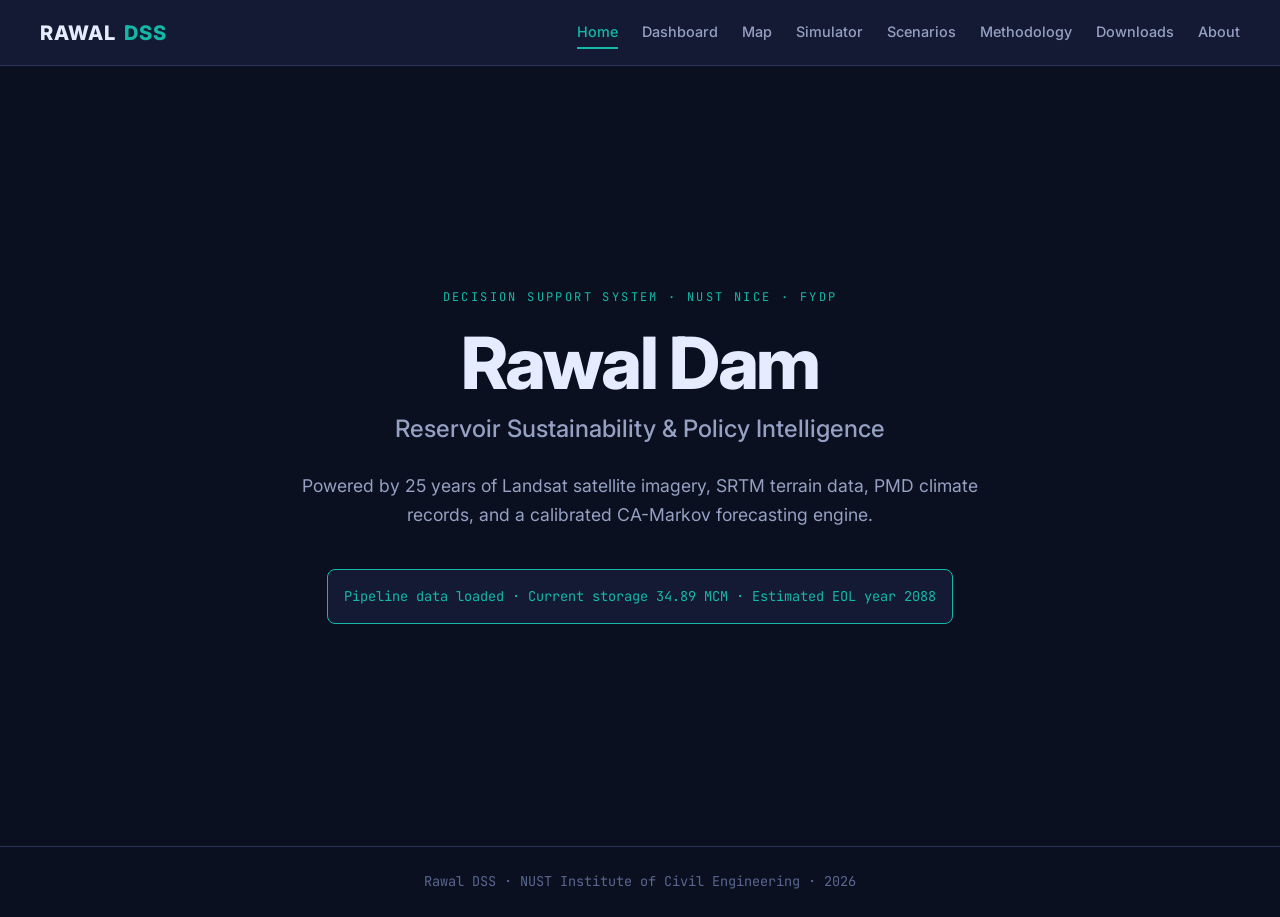
==== index.html @ 09ef8707 "Initial commit" ====
<!DOCTYPE html>
<html lang="en">
<head>
    <meta charset="UTF-8">
    <meta name="viewport" content="width=device-width, initial-scale=1.0">
    <title>Rawal DSS — Decision Support System for Reservoir Sustainability</title>
    <meta name="description" content="A data-driven decision support system for forecasting Rawal Dam sustainability and evaluating mitigation policies. NUST NICE Final Year Project.">

    <!-- Google Fonts -->
    <link rel="preconnect" href="https://fonts.googleapis.com">
    <link rel="preconnect" href="https://fonts.gstatic.com" crossorigin>
    <link href="https://fonts.googleapis.com/css2?family=Inter:wght@400;500;600;700;800&family=JetBrains+Mono:wght@400;500;700&display=swap" rel="stylesheet">

    <!-- Core stylesheet -->
    <link rel="stylesheet" href="assets/css/style.css">
</head>
<body>
    <header class="top-bar">
        <div class="brand">
            <span class="brand-mark">RAWAL</span>
            <span class="brand-dss">DSS</span>
        </div>
        <nav class="top-nav">
            <a href="index.html" class="nav-link active">Home</a>
            <a href="dashboard.html" class="nav-link">Dashboard</a>
            <a href="map.html" class="nav-link">Map</a>
            <a href="simulator.html" class="nav-link">Simulator</a>
            <a href="scenarios.html" class="nav-link">Scenarios</a>
            <a href="methodology.html" class="nav-link">Methodology</a>
            <a href="downloads.html" class="nav-link">Downloads</a>
            <a href="about.html" class="nav-link">About</a>
        </nav>
    </header>

    <main class="landing-main">
        <section class="hero">
            <div class="hero-content">
                <p class="hero-tag">DECISION SUPPORT SYSTEM · NUST NICE · FYDP</p>
                <h1 class="hero-title">Rawal Dam</h1>
                <h2 class="hero-subtitle">Reservoir Sustainability &amp; Policy Intelligence</h2>
                <p class="hero-body">
                    Powered by 25 years of Landsat satellite imagery, SRTM terrain data,
                    PMD climate records, and a calibrated CA-Markov forecasting engine.
                </p>
                <p class="hero-status" id="hero-status">Loading pipeline data...</p>
            </div>
        </section>
    </main>

    <footer class="site-footer">
        <span>Rawal DSS &middot; NUST Institute of Civil Engineering &middot; 2026</span>
    </footer>

    <!-- Data loader must load before any page script -->
    <script src="assets/js/data-loader.js"></script>
    <script src="assets/js/landing.js"></script>
</body>
</html>
---- assets/css/style.css ----
/* ============================================================
   RAWAL DSS — DESIGN SYSTEM
   ============================================================ */

:root {
    /* Color tokens */
    --bg-primary: #0b1020;
    --bg-secondary: #141a33;
    --bg-elevated: #1c2340;
    --border-color: #2a3358;
    --text-primary: #e6ecff;
    --text-secondary: #95a0c2;
    --text-muted: #5a6690;
    --accent-teal: #14b8a6;
    --accent-teal-hover: #0f9a8b;
    --accent-red: #e53935;
    --accent-blue: #1e88e5;
    --accent-orange: #fb8c00;
    --accent-green: #43a047;
    --accent-purple: #8e24aa;

    /* Typography */
    --font-sans: 'Inter', -apple-system, BlinkMacSystemFont, sans-serif;
    --font-mono: 'JetBrains Mono', 'Courier New', monospace;

    /* Spacing */
    --space-xs: 4px;
    --space-sm: 8px;
    --space-md: 16px;
    --space-lg: 24px;
    --space-xl: 40px;
    --space-2xl: 64px;
}

* {
    box-sizing: border-box;
    margin: 0;
    padding: 0;
}

html, body {
    height: 100%;
    background-color: var(--bg-primary);
    color: var(--text-primary);
    font-family: var(--font-sans);
    font-size: 16px;
    line-height: 1.6;
    -webkit-font-smoothing: antialiased;
}

/* ============================================================
   TOP BAR / NAVIGATION
   ============================================================ */

.top-bar {
    display: flex;
    align-items: center;
    justify-content: space-between;
    padding: var(--space-md) var(--space-xl);
    background-color: var(--bg-secondary);
    border-bottom: 1px solid var(--border-color);
    position: sticky;
    top: 0;
    z-index: 100;
}

.brand {
    display: flex;
    align-items: center;
    gap: var(--space-sm);
    font-weight: 800;
    font-size: 1.25rem;
    letter-spacing: 0.05em;
}

.brand-mark {
    color: var(--text-primary);
}

.brand-dss {
    color: var(--accent-teal);
}

.top-nav {
    display: flex;
    gap: var(--space-lg);
}

.nav-link {
    color: var(--text-secondary);
    text-decoration: none;
    font-size: 0.9rem;
    font-weight: 500;
    padding: var(--space-xs) 0;
    border-bottom: 2px solid transparent;
    transition: color 0.2s ease, border-color 0.2s ease;
}

.nav-link:hover {
    color: var(--text-primary);
}

.nav-link.active {
    color: var(--accent-teal);
    border-bottom-color: var(--accent-teal);
}

/* ============================================================
   LANDING PAGE (INDEX)
   ============================================================ */

.landing-main {
    min-height: calc(100vh - 120px);
    display: flex;
    align-items: center;
    justify-content: center;
    padding: var(--space-2xl) var(--space-xl);
}

.hero {
    max-width: 900px;
    text-align: center;
}

.hero-tag {
    font-family: var(--font-mono);
    font-size: 0.75rem;
    letter-spacing: 0.2em;
    color: var(--accent-teal);
    margin-bottom: var(--space-md);
}

.hero-title {
    font-size: 4.5rem;
    font-weight: 800;
    letter-spacing: -0.03em;
    line-height: 1.1;
    margin-bottom: var(--space-sm);
}

.hero-subtitle {
    font-size: 1.5rem;
    font-weight: 500;
    color: var(--text-secondary);
    margin-bottom: var(--space-lg);
}

.hero-body {
    font-size: 1.1rem;
    color: var(--text-secondary);
    max-width: 700px;
    margin: 0 auto var(--space-xl);
}

.hero-status {
    font-family: var(--font-mono);
    font-size: 0.85rem;
    color: var(--text-muted);
    padding: var(--space-md);
    background-color: var(--bg-secondary);
    border: 1px solid var(--border-color);
    border-radius: 8px;
    display: inline-block;
}

.hero-status.loaded {
    color: var(--accent-teal);
    border-color: var(--accent-teal);
}

.hero-status.error {
    color: var(--accent-red);
    border-color: var(--accent-red);
}

/* ============================================================
   PLACEHOLDER PAGES (for Phase 2)
   ============================================================ */

.placeholder-main {
    min-height: calc(100vh - 120px);
    display: flex;
    align-items: center;
    justify-content: center;
    padding: var(--space-xl);
}

.placeholder-card {
    background-color: var(--bg-secondary);
    border: 1px solid var(--border-color);
    border-radius: 12px;
    padding: var(--space-2xl);
    max-width: 600px;
    text-align: center;
}

.placeholder-card h1 {
    font-size: 2.5rem;
    margin-bottom: var(--space-md);
}

.placeholder-card p {
    color: var(--text-secondary);
    font-size: 1rem;
}

/* ============================================================
   FOOTER
   ============================================================ */

.site-footer {
    padding: var(--space-lg) var(--space-xl);
    border-top: 1px solid var(--border-color);
    text-align: center;
    color: var(--text-muted);
    font-size: 0.85rem;
    font-family: var(--font-mono);
}

/* ============================================================
   RESPONSIVE
   ============================================================ */

@media (max-width: 900px) {
    .top-bar {
        flex-direction: column;
        gap: var(--space-md);
        padding: var(--space-md);
    }
    .top-nav {
        flex-wrap: wrap;
        justify-content: center;
        gap: var(--space-md);
    }
    .hero-title {
        font-size: 3rem;
    }
    .hero-subtitle {
        font-size: 1.15rem;
    }
}
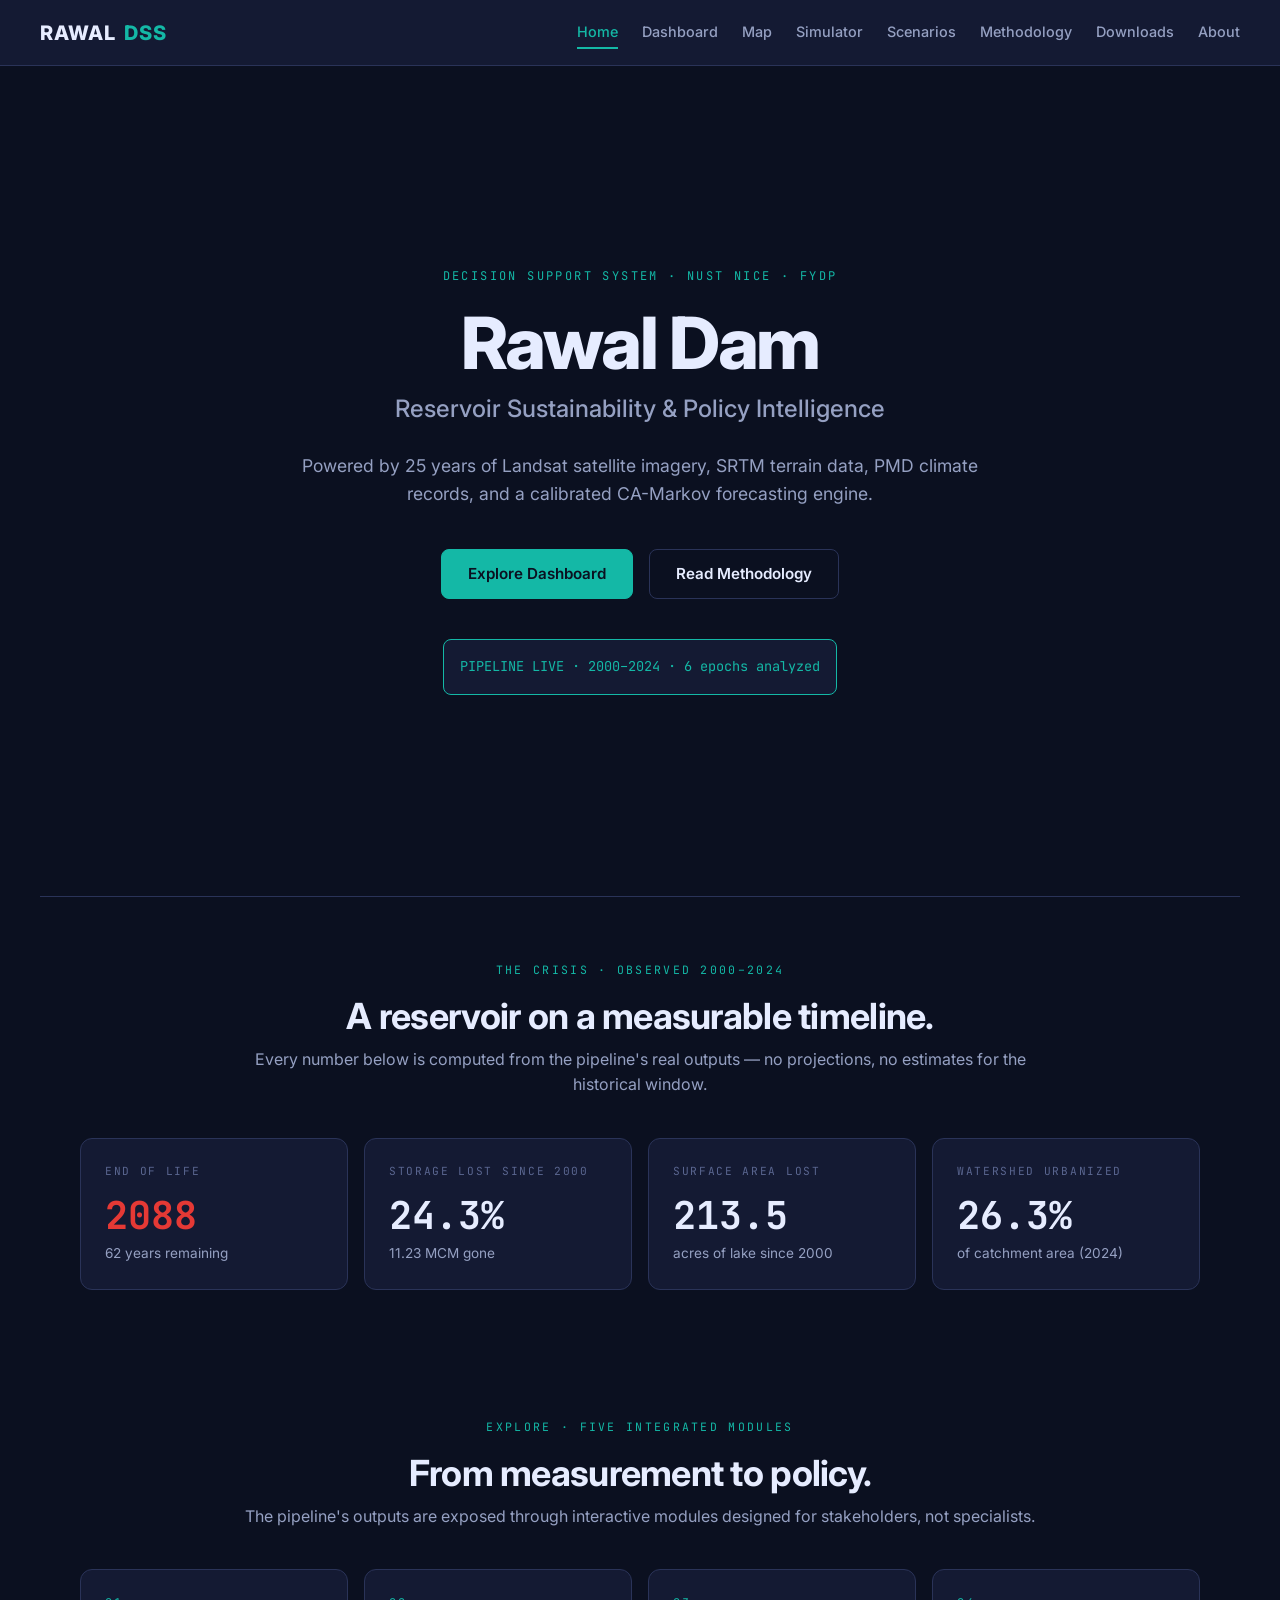
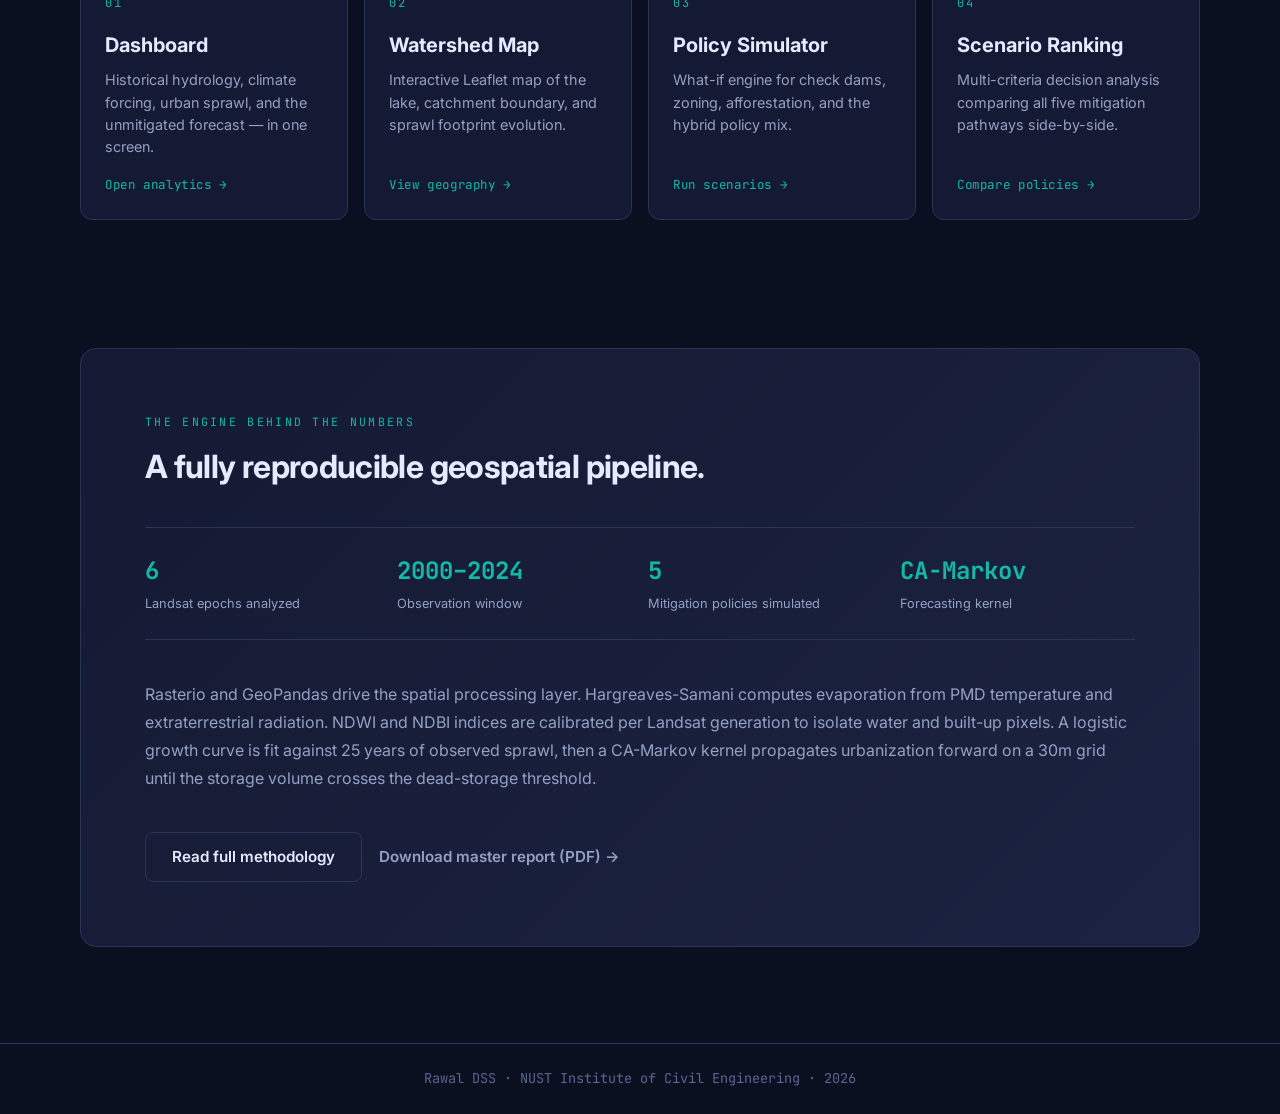
==== commit 68eaf81e: "Phase 4: Enhanced home page with crisis stats and module grid Rebuilt the landing page beyond the mi" ====
--- a/index.html
+++ b/index.html
@@ -33,6 +33,8 @@
     </header>
 
     <main class="landing-main">
+
+        <!-- ===== HERO ===== -->
         <section class="hero">
             <div class="hero-content">
                 <p class="hero-tag">DECISION SUPPORT SYSTEM · NUST NICE · FYDP</p>
@@ -42,9 +44,117 @@
                     Powered by 25 years of Landsat satellite imagery, SRTM terrain data,
                     PMD climate records, and a calibrated CA-Markov forecasting engine.
                 </p>
+                <div class="hero-cta">
+                    <a href="dashboard.html" class="btn btn-primary">Explore Dashboard</a>
+                    <a href="methodology.html" class="btn btn-secondary">Read Methodology</a>
+                </div>
                 <p class="hero-status" id="hero-status">Loading pipeline data...</p>
             </div>
         </section>
+
+        <!-- ===== CRISIS STATS ===== -->
+        <section class="crisis-section">
+            <div class="section-header">
+                <p class="section-tag">THE CRISIS · OBSERVED 2000–2024</p>
+                <h2 class="section-title">A reservoir on a measurable timeline.</h2>
+                <p class="section-sub">
+                    Every number below is computed from the pipeline's real outputs — no projections, no estimates for the historical window.
+                </p>
+            </div>
+            <div class="crisis-grid">
+                <div class="crisis-card crisis-red">
+                    <p class="crisis-label">End of Life</p>
+                    <div class="crisis-value" id="stat-eol-year">—</div>
+                    <p class="crisis-sub"><span id="stat-years-left">—</span> years remaining</p>
+                </div>
+                <div class="crisis-card">
+                    <p class="crisis-label">Storage Lost Since 2000</p>
+                    <div class="crisis-value"><span id="stat-storage-pct">—</span>%</div>
+                    <p class="crisis-sub"><span id="stat-storage-lost">—</span> MCM gone</p>
+                </div>
+                <div class="crisis-card">
+                    <p class="crisis-label">Surface Area Lost</p>
+                    <div class="crisis-value"><span id="stat-area-lost">—</span></div>
+                    <p class="crisis-sub">acres of lake since 2000</p>
+                </div>
+                <div class="crisis-card">
+                    <p class="crisis-label">Watershed Urbanized</p>
+                    <div class="crisis-value"><span id="stat-urban-pct">—</span>%</div>
+                    <p class="crisis-sub">of catchment area (2024)</p>
+                </div>
+            </div>
+        </section>
+
+        <!-- ===== MODULES GRID ===== -->
+        <section class="modules-section">
+            <div class="section-header">
+                <p class="section-tag">EXPLORE · FIVE INTEGRATED MODULES</p>
+                <h2 class="section-title">From measurement to policy.</h2>
+                <p class="section-sub">
+                    The pipeline's outputs are exposed through interactive modules designed for stakeholders, not specialists.
+                </p>
+            </div>
+            <div class="modules-grid">
+                <a href="dashboard.html" class="module-card">
+                    <div class="module-number">01</div>
+                    <h3 class="module-title">Dashboard</h3>
+                    <p class="module-body">Historical hydrology, climate forcing, urban sprawl, and the unmitigated forecast — in one screen.</p>
+                    <span class="module-cta">Open analytics →</span>
+                </a>
+                <a href="map.html" class="module-card">
+                    <div class="module-number">02</div>
+                    <h3 class="module-title">Watershed Map</h3>
+                    <p class="module-body">Interactive Leaflet map of the lake, catchment boundary, and sprawl footprint evolution.</p>
+                    <span class="module-cta">View geography →</span>
+                </a>
+                <a href="simulator.html" class="module-card">
+                    <div class="module-number">03</div>
+                    <h3 class="module-title">Policy Simulator</h3>
+                    <p class="module-body">What-if engine for check dams, zoning, afforestation, and the hybrid policy mix.</p>
+                    <span class="module-cta">Run scenarios →</span>
+                </a>
+                <a href="scenarios.html" class="module-card">
+                    <div class="module-number">04</div>
+                    <h3 class="module-title">Scenario Ranking</h3>
+                    <p class="module-body">Multi-criteria decision analysis comparing all five mitigation pathways side-by-side.</p>
+                    <span class="module-cta">Compare policies →</span>
+                </a>
+            </div>
+        </section>
+
+        <!-- ===== METHODOLOGY TEASER ===== -->
+        <section class="method-section">
+            <div class="method-card">
+                <p class="section-tag">THE ENGINE BEHIND THE NUMBERS</p>
+                <h2 class="method-title">A fully reproducible geospatial pipeline.</h2>
+                <div class="method-specs">
+                    <div class="method-spec">
+                        <span class="method-spec-num">6</span>
+                        <span class="method-spec-label">Landsat epochs analyzed</span>
+                    </div>
+                    <div class="method-spec">
+                        <span class="method-spec-num">2000–2024</span>
+                        <span class="method-spec-label">Observation window</span>
+                    </div>
+                    <div class="method-spec">
+                        <span class="method-spec-num">5</span>
+                        <span class="method-spec-label">Mitigation policies simulated</span>
+                    </div>
+                    <div class="method-spec">
+                        <span class="method-spec-num">CA-Markov</span>
+                        <span class="method-spec-label">Forecasting kernel</span>
+                    </div>
+                </div>
+                <p class="method-body">
+                    Rasterio and GeoPandas drive the spatial processing layer. Hargreaves-Samani computes evaporation from PMD temperature and extraterrestrial radiation. NDWI and NDBI indices are calibrated per Landsat generation to isolate water and built-up pixels. A logistic growth curve is fit against 25 years of observed sprawl, then a CA-Markov kernel propagates urbanization forward on a 30m grid until the storage volume crosses the dead-storage threshold.
+                </p>
+                <div class="method-cta">
+                    <a href="methodology.html" class="btn btn-secondary">Read full methodology</a>
+                    <a href="downloads.html" class="btn btn-ghost">Download master report (PDF) →</a>
+                </div>
+            </div>
+        </section>
+
     </main>
 
     <footer class="site-footer">
--- a/assets/css/style.css
+++ b/assets/css/style.css
@@ -238,4 +238,599 @@
     .hero-subtitle {
         font-size: 1.15rem;
     }
+}
+/* ============================================================
+   DASHBOARD LAYOUT (Phase 3)
+   ============================================================ */
+
+.dashboard-layout {
+    display: grid;
+    grid-template-columns: 260px 1fr;
+    min-height: calc(100vh - 120px);
+}
+
+/* ---------- SIDEBAR ---------- */
+
+.dashboard-sidebar {
+    background-color: var(--bg-secondary);
+    border-right: 1px solid var(--border-color);
+    padding: var(--space-lg) var(--space-md);
+    display: flex;
+    flex-direction: column;
+    justify-content: space-between;
+    position: sticky;
+    top: 65px;
+    height: calc(100vh - 65px);
+    overflow-y: auto;
+}
+
+.sidebar-section {
+    display: flex;
+    flex-direction: column;
+    gap: var(--space-xs);
+}
+
+.sidebar-label {
+    font-family: var(--font-mono);
+    font-size: 0.7rem;
+    letter-spacing: 0.15em;
+    color: var(--text-muted);
+    text-transform: uppercase;
+    padding: 0 var(--space-sm);
+    margin-bottom: var(--space-sm);
+}
+
+.tab-button {
+    display: flex;
+    align-items: center;
+    gap: var(--space-sm);
+    padding: var(--space-sm) var(--space-md);
+    background-color: transparent;
+    border: 1px solid transparent;
+    color: var(--text-secondary);
+    font-family: var(--font-sans);
+    font-size: 0.95rem;
+    font-weight: 500;
+    text-align: left;
+    cursor: pointer;
+    border-radius: 8px;
+    transition: all 0.15s ease;
+}
+
+.tab-button:hover {
+    background-color: var(--bg-elevated);
+    color: var(--text-primary);
+}
+
+.tab-button.active {
+    background-color: var(--bg-elevated);
+    color: var(--accent-teal);
+    border-color: var(--accent-teal);
+}
+
+.tab-icon {
+    font-size: 1.1rem;
+}
+
+.sidebar-status {
+    margin-top: var(--space-lg);
+}
+
+.status-pill {
+    font-family: var(--font-mono);
+    font-size: 0.75rem;
+    padding: var(--space-sm);
+    background-color: var(--bg-elevated);
+    border: 1px solid var(--border-color);
+    border-radius: 6px;
+    color: var(--text-muted);
+    text-align: center;
+}
+
+.status-pill.loaded {
+    color: var(--accent-teal);
+    border-color: var(--accent-teal);
+}
+
+.status-pill.error {
+    color: var(--accent-red);
+    border-color: var(--accent-red);
+}
+
+/* ---------- MAIN CONTENT ---------- */
+
+.dashboard-content {
+    padding: var(--space-xl);
+    overflow-x: hidden;
+}
+
+.tab-panel {
+    display: none;
+    animation: fadeIn 0.3s ease;
+}
+
+.tab-panel.active {
+    display: block;
+}
+
+@keyframes fadeIn {
+    from { opacity: 0; transform: translateY(8px); }
+    to { opacity: 1; transform: translateY(0); }
+}
+
+.panel-header {
+    margin-bottom: var(--space-xl);
+}
+
+.panel-header h1 {
+    font-size: 2.25rem;
+    font-weight: 700;
+    margin-bottom: var(--space-xs);
+}
+
+.panel-sub {
+    color: var(--text-secondary);
+    font-size: 1rem;
+}
+
+/* ---------- CHART CARDS ---------- */
+
+.chart-grid-2 {
+    display: grid;
+    grid-template-columns: 1fr 1fr;
+    gap: var(--space-lg);
+    margin-bottom: var(--space-lg);
+}
+
+.chart-card {
+    background-color: var(--bg-secondary);
+    border: 1px solid var(--border-color);
+    border-radius: 12px;
+    padding: var(--space-lg);
+    margin-bottom: var(--space-lg);
+}
+
+.chart-card h3 {
+    font-size: 1.05rem;
+    font-weight: 600;
+    margin-bottom: var(--space-md);
+    color: var(--text-primary);
+}
+
+.plot-container {
+    width: 100%;
+    height: 320px;
+}
+
+.plot-tall {
+    height: 460px;
+}
+
+/* ---------- STATS ROW ---------- */
+
+.stats-row {
+    display: grid;
+    grid-template-columns: repeat(4, 1fr);
+    gap: var(--space-md);
+    margin-top: var(--space-lg);
+}
+
+.stat-card {
+    background-color: var(--bg-secondary);
+    border: 1px solid var(--border-color);
+    border-radius: 10px;
+    padding: var(--space-lg);
+    text-align: center;
+}
+
+.stat-card .stat-value {
+    font-family: var(--font-mono);
+    font-size: 1.75rem;
+    font-weight: 700;
+    color: var(--accent-teal);
+    display: block;
+    margin-bottom: var(--space-xs);
+}
+
+.stat-card .stat-label {
+    font-size: 0.8rem;
+    color: var(--text-secondary);
+    text-transform: uppercase;
+    letter-spacing: 0.08em;
+}
+
+/* ---------- INSIGHT BOX ---------- */
+
+.insight-box {
+    background: linear-gradient(135deg, var(--bg-secondary), var(--bg-elevated));
+    border: 1px solid var(--accent-teal);
+    border-radius: 12px;
+    padding: var(--space-lg);
+    margin-top: var(--space-lg);
+    font-size: 0.95rem;
+    line-height: 1.7;
+}
+
+.insight-box strong {
+    color: var(--accent-teal);
+}
+
+/* ---------- SPATIAL GRID ---------- */
+
+.spatial-grid {
+    display: grid;
+    grid-template-columns: repeat(auto-fit, minmax(300px, 1fr));
+    gap: var(--space-lg);
+}
+
+.spatial-card {
+    background-color: var(--bg-secondary);
+    border: 1px solid var(--border-color);
+    border-radius: 12px;
+    overflow: hidden;
+    display: flex;
+    flex-direction: column;
+}
+
+.spatial-card img {
+    width: 100%;
+    height: auto;
+    display: block;
+}
+
+.spatial-card figcaption {
+    padding: var(--space-md);
+    font-size: 0.9rem;
+    font-weight: 500;
+    color: var(--text-primary);
+    background-color: var(--bg-elevated);
+    border-top: 1px solid var(--border-color);
+}
+
+/* ---------- RESPONSIVE ---------- */
+
+@media (max-width: 1024px) {
+    .dashboard-layout {
+        grid-template-columns: 1fr;
+    }
+    .dashboard-sidebar {
+        position: relative;
+        top: 0;
+        height: auto;
+        border-right: none;
+        border-bottom: 1px solid var(--border-color);
+    }
+    .chart-grid-2 {
+        grid-template-columns: 1fr;
+    }
+    .stats-row {
+        grid-template-columns: repeat(2, 1fr);
+    }
+}
+
+@media (max-width: 600px) {
+    .stats-row {
+        grid-template-columns: 1fr;
+    }
+    .dashboard-content {
+        padding: var(--space-md);
+    }
+}
+/* ============================================================
+   LANDING PAGE ENHANCED (Phase 4)
+   ============================================================ */
+
+/* Override old landing-main — sections now flow vertically */
+.landing-main {
+    display: block;
+    padding: 0;
+    min-height: auto;
+}
+
+/* Hero becomes viewport-height with flex centering */
+.hero {
+    max-width: 900px;
+    margin: 0 auto;
+    padding: var(--space-2xl) var(--space-xl);
+    text-align: center;
+    min-height: calc(100vh - 70px);
+    display: flex;
+    flex-direction: column;
+    align-items: center;
+    justify-content: center;
+}
+
+.hero-cta {
+    display: flex;
+    gap: var(--space-md);
+    justify-content: center;
+    margin: var(--space-lg) 0 var(--space-xl);
+    flex-wrap: wrap;
+}
+
+/* --- Button system --- */
+.btn {
+    display: inline-block;
+    padding: 12px 26px;
+    font-family: var(--font-sans);
+    font-size: 0.95rem;
+    font-weight: 600;
+    text-decoration: none;
+    border-radius: 8px;
+    border: 1px solid transparent;
+    cursor: pointer;
+    transition: all 0.2s ease;
+}
+
+.btn-primary {
+    background-color: var(--accent-teal);
+    color: var(--bg-primary);
+    border-color: var(--accent-teal);
+}
+.btn-primary:hover {
+    background-color: var(--accent-teal-hover);
+    border-color: var(--accent-teal-hover);
+    transform: translateY(-1px);
+}
+
+.btn-secondary {
+    background-color: transparent;
+    color: var(--text-primary);
+    border-color: var(--border-color);
+}
+.btn-secondary:hover {
+    border-color: var(--accent-teal);
+    color: var(--accent-teal);
+}
+
+.btn-ghost {
+    background-color: transparent;
+    color: var(--text-secondary);
+    border-color: transparent;
+    padding: 12px 0;
+}
+.btn-ghost:hover {
+    color: var(--accent-teal);
+}
+
+/* --- Section common --- */
+.section-header {
+    max-width: 800px;
+    margin: 0 auto var(--space-xl);
+    text-align: center;
+}
+
+.section-tag {
+    font-family: var(--font-mono);
+    font-size: 0.72rem;
+    letter-spacing: 0.2em;
+    color: var(--accent-teal);
+    margin-bottom: var(--space-md);
+}
+
+.section-title {
+    font-size: 2.25rem;
+    font-weight: 700;
+    letter-spacing: -0.02em;
+    margin-bottom: var(--space-sm);
+    line-height: 1.2;
+}
+
+.section-sub {
+    color: var(--text-secondary);
+    font-size: 1rem;
+}
+
+/* --- Crisis stats section --- */
+.crisis-section {
+    max-width: 1200px;
+    margin: 0 auto;
+    padding: var(--space-2xl) var(--space-xl);
+    border-top: 1px solid var(--border-color);
+}
+
+.crisis-grid {
+    display: grid;
+    grid-template-columns: repeat(4, 1fr);
+    gap: var(--space-md);
+}
+
+.crisis-card {
+    background-color: var(--bg-secondary);
+    border: 1px solid var(--border-color);
+    border-radius: 12px;
+    padding: var(--space-lg);
+    transition: border-color 0.2s ease, transform 0.2s ease;
+}
+.crisis-card:hover {
+    border-color: var(--text-muted);
+    transform: translateY(-2px);
+}
+
+.crisis-label {
+    font-family: var(--font-mono);
+    font-size: 0.7rem;
+    letter-spacing: 0.15em;
+    color: var(--text-muted);
+    text-transform: uppercase;
+    margin-bottom: var(--space-md);
+}
+
+.crisis-value {
+    font-family: var(--font-mono);
+    font-size: 2.4rem;
+    font-weight: 700;
+    line-height: 1;
+    color: var(--text-primary);
+    margin-bottom: var(--space-sm);
+}
+
+.crisis-card.crisis-red .crisis-value {
+    color: var(--accent-red);
+}
+
+.crisis-sub {
+    font-size: 0.85rem;
+    color: var(--text-secondary);
+}
+
+/* --- Modules grid section --- */
+.modules-section {
+    max-width: 1200px;
+    margin: 0 auto;
+    padding: var(--space-2xl) var(--space-xl);
+}
+
+.modules-grid {
+    display: grid;
+    grid-template-columns: repeat(4, 1fr);
+    gap: var(--space-md);
+}
+
+.module-card {
+    display: flex;
+    flex-direction: column;
+    background-color: var(--bg-secondary);
+    border: 1px solid var(--border-color);
+    border-radius: 12px;
+    padding: var(--space-lg);
+    text-decoration: none;
+    color: inherit;
+    transition: all 0.2s ease;
+    position: relative;
+    overflow: hidden;
+    min-height: 230px;
+}
+
+.module-card::before {
+    content: '';
+    position: absolute;
+    top: 0;
+    left: 0;
+    right: 0;
+    height: 2px;
+    background: linear-gradient(90deg, transparent, var(--accent-teal), transparent);
+    opacity: 0;
+    transition: opacity 0.3s ease;
+}
+
+.module-card:hover {
+    border-color: var(--accent-teal);
+    transform: translateY(-3px);
+}
+.module-card:hover::before { opacity: 1; }
+
+.module-number {
+    font-family: var(--font-mono);
+    font-size: 0.75rem;
+    color: var(--accent-teal);
+    letter-spacing: 0.15em;
+    margin-bottom: var(--space-md);
+}
+
+.module-title {
+    font-size: 1.25rem;
+    font-weight: 700;
+    margin-bottom: var(--space-sm);
+}
+
+.module-body {
+    color: var(--text-secondary);
+    font-size: 0.9rem;
+    line-height: 1.55;
+    flex-grow: 1;
+    margin-bottom: var(--space-md);
+}
+
+.module-cta {
+    font-family: var(--font-mono);
+    font-size: 0.78rem;
+    color: var(--accent-teal);
+    letter-spacing: 0.05em;
+}
+
+/* --- Methodology teaser --- */
+.method-section {
+    max-width: 1200px;
+    margin: 0 auto;
+    padding: var(--space-2xl) var(--space-xl) calc(var(--space-2xl) * 1.5);
+}
+
+.method-card {
+    background: linear-gradient(135deg, var(--bg-secondary), var(--bg-elevated));
+    border: 1px solid var(--border-color);
+    border-radius: 16px;
+    padding: var(--space-2xl);
+}
+
+.method-title {
+    font-size: 2rem;
+    font-weight: 700;
+    letter-spacing: -0.02em;
+    margin: var(--space-sm) 0 var(--space-xl);
+    line-height: 1.25;
+}
+
+.method-specs {
+    display: grid;
+    grid-template-columns: repeat(4, 1fr);
+    gap: var(--space-md);
+    margin-bottom: var(--space-xl);
+    padding: var(--space-lg) 0;
+    border-top: 1px solid var(--border-color);
+    border-bottom: 1px solid var(--border-color);
+}
+
+.method-spec {
+    display: flex;
+    flex-direction: column;
+    gap: var(--space-xs);
+}
+
+.method-spec-num {
+    font-family: var(--font-mono);
+    font-size: 1.5rem;
+    font-weight: 700;
+    color: var(--accent-teal);
+}
+
+.method-spec-label {
+    font-size: 0.8rem;
+    color: var(--text-secondary);
+}
+
+.method-body {
+    color: var(--text-secondary);
+    font-size: 1rem;
+    line-height: 1.75;
+    margin-bottom: var(--space-xl);
+}
+
+.method-cta {
+    display: flex;
+    gap: var(--space-md);
+    flex-wrap: wrap;
+    align-items: center;
+}
+
+/* --- Responsive --- */
+@media (max-width: 1024px) {
+    .crisis-grid,
+    .modules-grid,
+    .method-specs {
+        grid-template-columns: repeat(2, 1fr);
+    }
+}
+
+@media (max-width: 600px) {
+    .crisis-grid,
+    .modules-grid,
+    .method-specs {
+        grid-template-columns: 1fr;
+    }
+    .section-title { font-size: 1.75rem; }
+    .method-title { font-size: 1.5rem; }
+    .method-card { padding: var(--space-lg); }
+    .hero-cta { flex-direction: column; width: 100%; }
+    .btn { width: 100%; text-align: center; }
 }
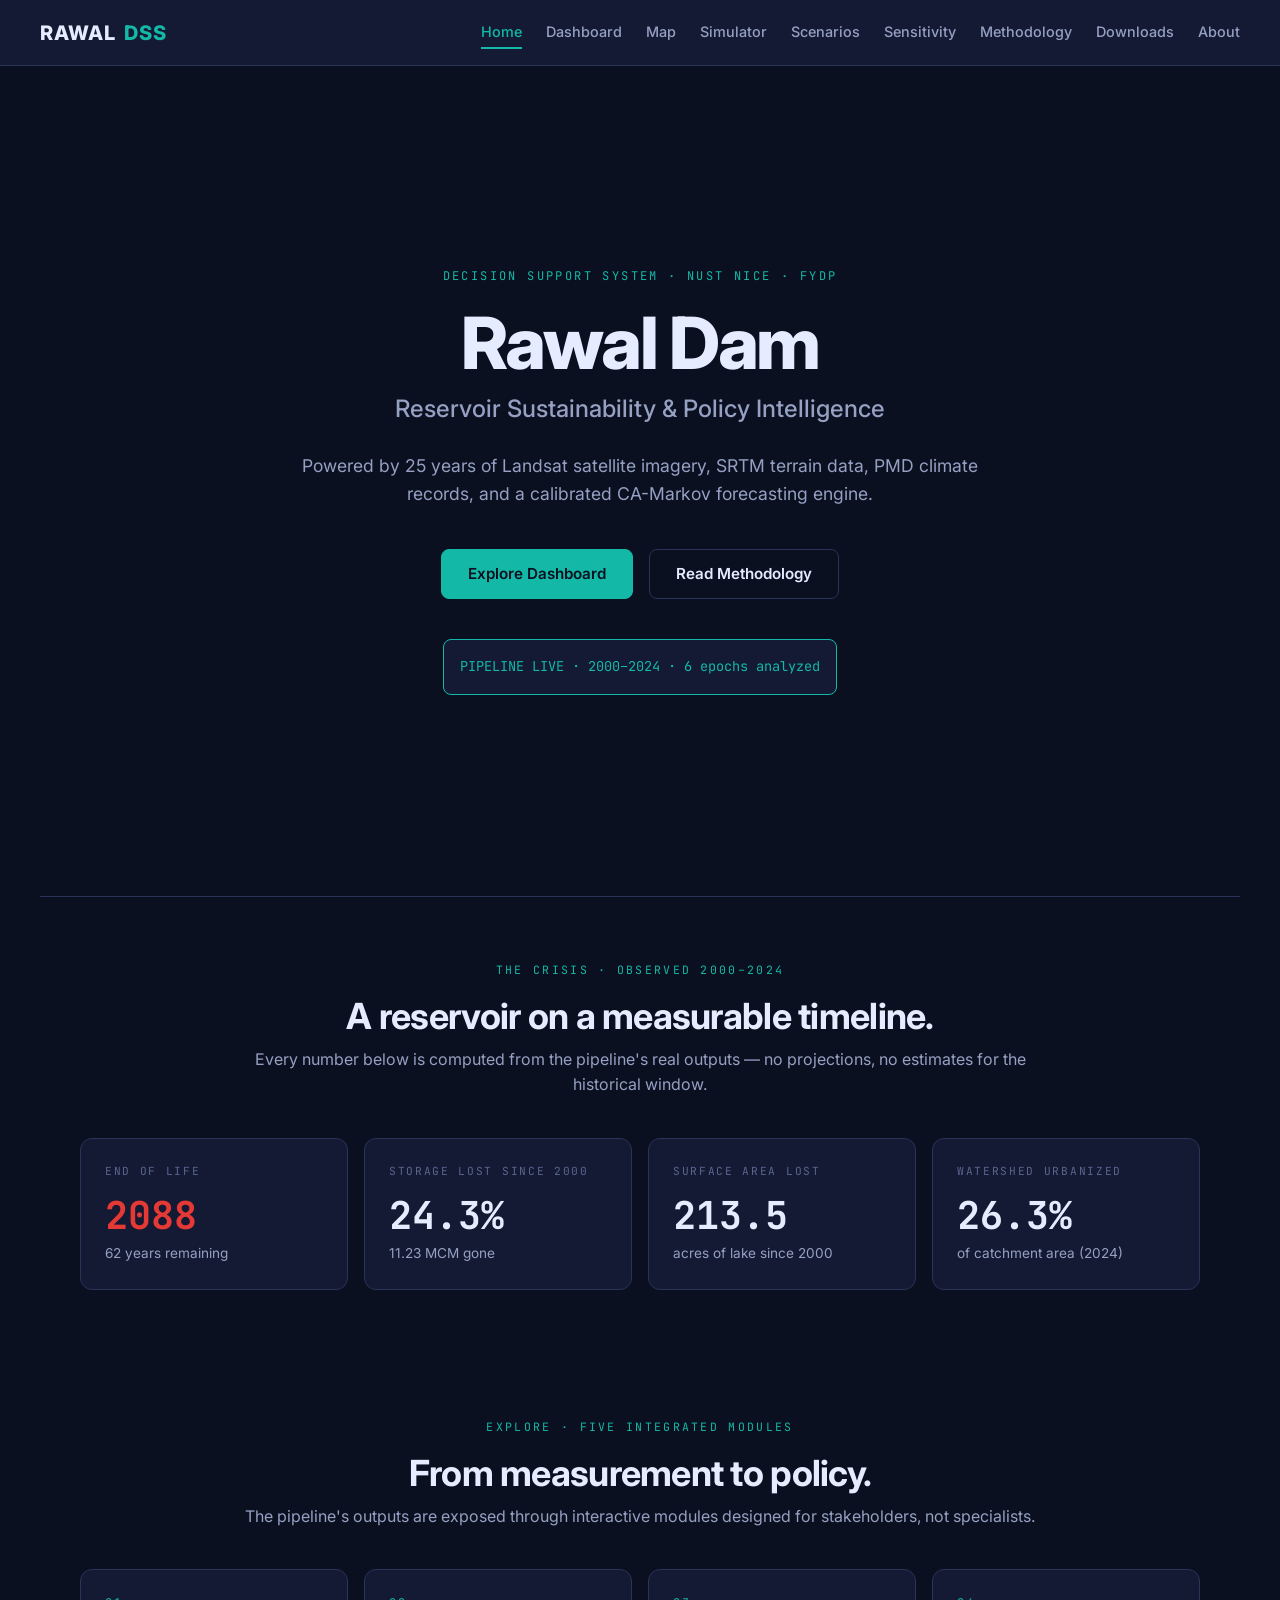
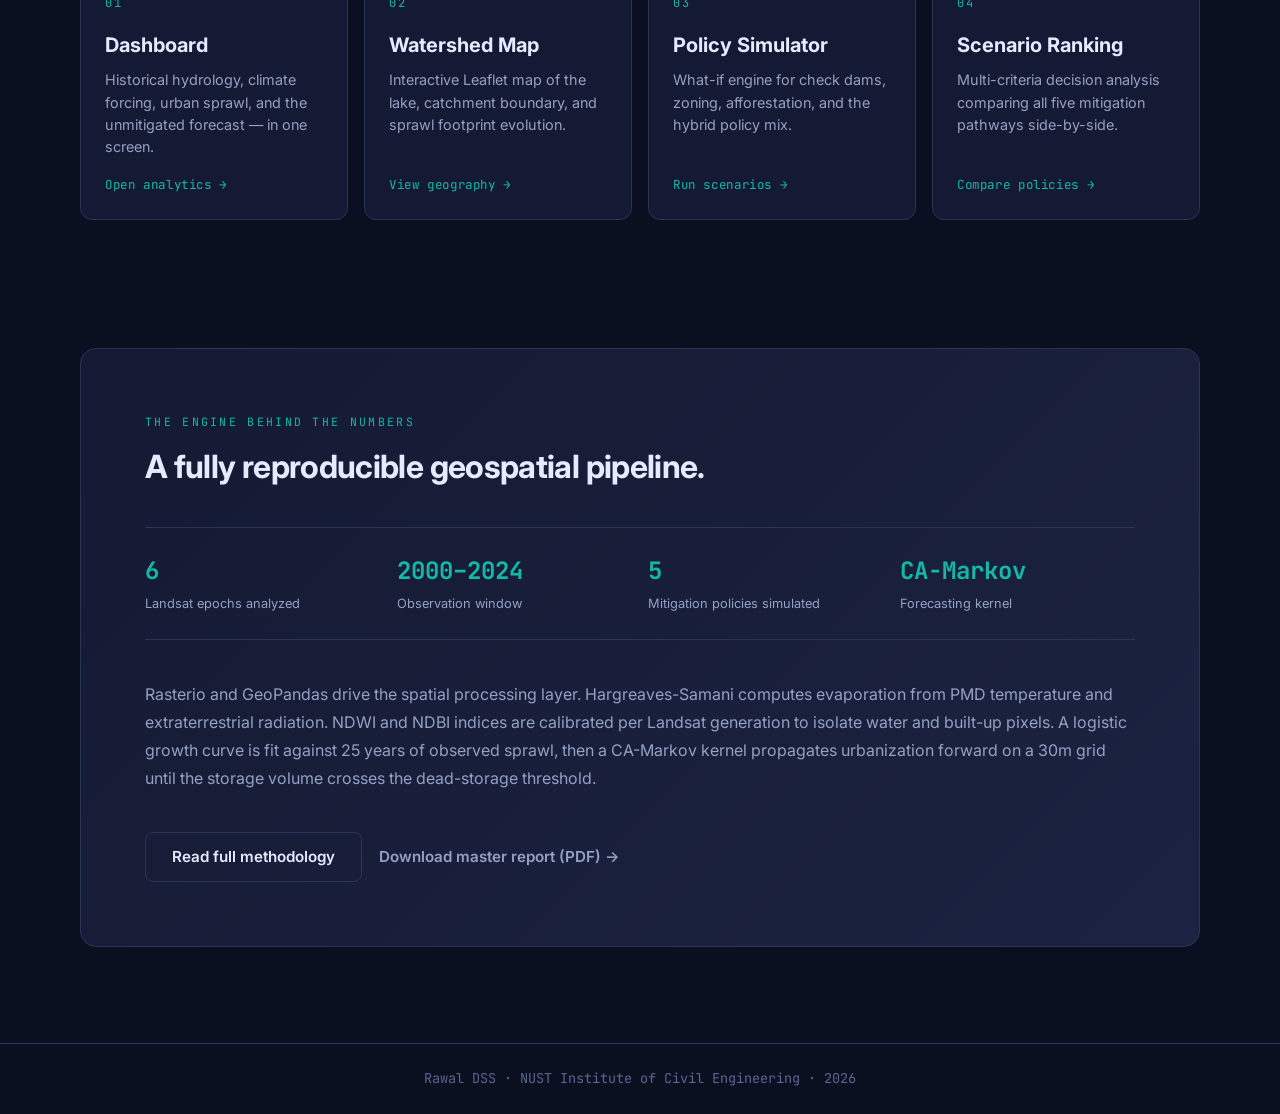
==== commit d1998b98: "Phase 12: Sensitivity analysis page with interactive tornado chart Adds a new Sensitivity page deliv" ====
--- a/index.html
+++ b/index.html
@@ -4,6 +4,31 @@
     <meta charset="UTF-8">
     <meta name="viewport" content="width=device-width, initial-scale=1.0">
     <title>Rawal DSS — Decision Support System for Reservoir Sustainability</title>
+
+    <!-- ===== Favicon & App Icons ===== -->
+    <link rel="icon" type="image/svg+xml" href="assets/icons/favicon.svg">
+    <link rel="icon" type="image/png" sizes="32x32" href="assets/icons/favicon-32.png">
+    <link rel="apple-touch-icon" sizes="180x180" href="assets/icons/apple-touch-icon.png">
+    <link rel="manifest" href="site.webmanifest">
+    <meta name="theme-color" content="#14b8a6">
+
+    <!-- ===== Open Graph (WhatsApp / LinkedIn / Slack / Email) ===== -->
+    <meta property="og:type" content="website">
+    <meta property="og:site_name" content="Rawal DSS">
+    <meta property="og:title" content="Rawal Dam DSS">
+    <meta property="og:description" content="A satellite-based Decision Support System quantifying Rawal Dam's storage collapse trajectory and testing five mitigation policies.">
+    <meta property="og:image" content="assets/icons/og-card.png">
+    <meta property="og:image:width" content="1200">
+    <meta property="og:image:height" content="630">
+    <meta property="og:image:alt" content="Rawal Dam Decision Support System — satellite-based reservoir sustainability analysis">
+
+    <!-- ===== Twitter Card ===== -->
+    <meta name="twitter:card" content="summary_large_image">
+    <meta name="twitter:title" content="Rawal Dam DSS">
+    <meta name="twitter:description" content="A satellite-based Decision Support System quantifying Rawal Dam's storage collapse trajectory and testing five mitigation policies.">
+    <meta name="twitter:image" content="assets/icons/og-card.png">
+
+
     <meta name="description" content="A data-driven decision support system for forecasting Rawal Dam sustainability and evaluating mitigation policies. NUST NICE Final Year Project.">
 
     <!-- Google Fonts -->
@@ -26,6 +51,7 @@
             <a href="map.html" class="nav-link">Map</a>
             <a href="simulator.html" class="nav-link">Simulator</a>
             <a href="scenarios.html" class="nav-link">Scenarios</a>
+            <a href="sensitivity.html" class="nav-link">Sensitivity</a>
             <a href="methodology.html" class="nav-link">Methodology</a>
             <a href="downloads.html" class="nav-link">Downloads</a>
             <a href="about.html" class="nav-link">About</a>
--- a/assets/css/style.css
+++ b/assets/css/style.css
@@ -833,4 +833,3383 @@
     .method-card { padding: var(--space-lg); }
     .hero-cta { flex-direction: column; width: 100%; }
     .btn { width: 100%; text-align: center; }
+}
+
+/* ============================================================
+   WATERSHED MAP PAGE (Phase 5, full version)
+   ============================================================ */
+
+.map-layout {
+    display: grid;
+    grid-template-columns: 340px 1fr;
+    height: calc(100vh - 65px);
+    overflow: hidden;
+}
+
+/* ---------- SIDEBAR ---------- */
+
+.map-sidebar {
+    background-color: var(--bg-secondary);
+    border-right: 1px solid var(--border-color);
+    padding: var(--space-lg);
+    overflow-y: auto;
+    display: flex;
+    flex-direction: column;
+    gap: var(--space-lg);
+}
+
+.map-sidebar-header h1 {
+    font-size: 1.5rem;
+    font-weight: 700;
+    margin-bottom: var(--space-sm);
+}
+
+.map-sidebar-sub {
+    color: var(--text-secondary);
+    font-size: 0.88rem;
+    line-height: 1.55;
+}
+
+.map-block {
+    display: flex;
+    flex-direction: column;
+    gap: var(--space-sm);
+    padding-top: var(--space-md);
+    border-top: 1px solid var(--border-color);
+}
+
+.map-block:first-of-type {
+    border-top: none;
+    padding-top: 0;
+}
+
+.map-block-label {
+    font-family: var(--font-mono);
+    font-size: 0.72rem;
+    letter-spacing: 0.18em;
+    text-transform: uppercase;
+    color: var(--text-muted);
+    margin-bottom: var(--space-xs);
+}
+
+.map-block-hint {
+    font-size: 0.82rem;
+    color: var(--text-secondary);
+    margin-bottom: var(--space-sm);
+}
+
+/* ---------- BASEMAP RADIOS ---------- */
+
+.basemap-options {
+    display: flex;
+    flex-direction: column;
+    gap: var(--space-sm);
+}
+
+.radio-row {
+    display: flex;
+    align-items: center;
+    gap: var(--space-sm);
+    color: var(--text-primary);
+    font-size: 0.9rem;
+    cursor: pointer;
+    padding: var(--space-xs) 0;
+}
+
+.radio-row input[type="radio"] {
+    accent-color: var(--accent-teal);
+    cursor: pointer;
+}
+
+/* ---------- BASE LAYER TOGGLES ---------- */
+
+.layer-list {
+    display: flex;
+    flex-direction: column;
+    gap: var(--space-xs);
+}
+
+.layer-row {
+    display: grid;
+    grid-template-columns: 18px 22px 1fr;
+    align-items: center;
+    gap: var(--space-sm);
+    padding: var(--space-xs) 0;
+    color: var(--text-primary);
+    font-size: 0.88rem;
+    cursor: pointer;
+}
+
+.layer-row input[type="checkbox"] {
+    accent-color: var(--accent-teal);
+    cursor: pointer;
+}
+
+.layer-swatch {
+    display: inline-block;
+    width: 18px;
+    height: 18px;
+    border-radius: 4px;
+    border: 1px solid var(--border-color);
+}
+
+.layer-name {
+    color: var(--text-secondary);
+}
+
+/* ---------- SCENARIO RADIOS ---------- */
+
+.scenario-options {
+    display: flex;
+    flex-direction: column;
+    gap: var(--space-xs);
+}
+
+.scenario-row {
+    display: grid;
+    grid-template-columns: 18px 14px 1fr;
+    align-items: center;
+    gap: var(--space-sm);
+    padding: var(--space-xs) 0;
+    color: var(--text-primary);
+    font-size: 0.88rem;
+    cursor: pointer;
+}
+
+.scenario-row input[type="radio"] {
+    accent-color: var(--accent-teal);
+    cursor: pointer;
+}
+
+.scenario-dot {
+    display: inline-block;
+    width: 14px;
+    height: 14px;
+    border-radius: 50%;
+}
+
+.scenario-name {
+    color: var(--text-secondary);
+}
+
+/* ---------- IMPACT CARD ---------- */
+
+.impact-card {
+    background: linear-gradient(135deg, var(--bg-elevated), var(--bg-secondary));
+    border: 1px solid var(--border-color);
+    border-radius: 10px;
+    padding: var(--space-md);
+    display: flex;
+    flex-direction: column;
+    gap: var(--space-sm);
+}
+
+.impact-name {
+    font-family: var(--font-mono);
+    font-size: 0.78rem;
+    letter-spacing: 0.12em;
+    text-transform: uppercase;
+    color: var(--accent-teal);
+}
+
+.impact-row {
+    display: grid;
+    grid-template-columns: 1fr 1fr;
+    gap: var(--space-sm);
+}
+
+.impact-cell {
+    display: flex;
+    flex-direction: column;
+    gap: 2px;
+    padding: var(--space-sm);
+    background-color: var(--bg-primary);
+    border: 1px solid var(--border-color);
+    border-radius: 6px;
+}
+
+.impact-cell-label {
+    font-family: var(--font-mono);
+    font-size: 0.65rem;
+    letter-spacing: 0.12em;
+    text-transform: uppercase;
+    color: var(--text-muted);
+}
+
+.impact-cell-value {
+    font-family: var(--font-mono);
+    font-size: 1.1rem;
+    font-weight: 700;
+    color: var(--text-primary);
+}
+
+.impact-cell-value.impact-gained {
+    color: var(--accent-teal);
+}
+
+.impact-desc {
+    font-size: 0.82rem;
+    color: var(--text-secondary);
+    line-height: 1.55;
+}
+
+/* ---------- MINI STATS ---------- */
+
+.mini-stats {
+    display: flex;
+    flex-direction: column;
+    gap: var(--space-sm);
+}
+
+.mini-stat {
+    display: flex;
+    flex-direction: column;
+    gap: 2px;
+    padding: var(--space-sm);
+    background-color: var(--bg-elevated);
+    border: 1px solid var(--border-color);
+    border-radius: 6px;
+}
+
+.mini-stat-label {
+    font-family: var(--font-mono);
+    font-size: 0.68rem;
+    letter-spacing: 0.1em;
+    text-transform: uppercase;
+    color: var(--text-muted);
+}
+
+.mini-stat-value {
+    font-family: var(--font-mono);
+    font-size: 1rem;
+    font-weight: 600;
+    color: var(--accent-teal);
+}
+
+/* ---------- NARRATIVE & STATUS ---------- */
+
+.map-narrative {
+    color: var(--text-secondary);
+    font-size: 0.85rem;
+    line-height: 1.65;
+}
+
+.map-status {
+    font-family: var(--font-mono);
+    font-size: 0.72rem;
+    color: var(--text-muted);
+    padding: var(--space-sm);
+    border: 1px solid var(--border-color);
+    border-radius: 6px;
+    margin-top: var(--space-sm);
+    text-align: center;
+}
+
+.map-status.loaded {
+    color: var(--accent-teal);
+    border-color: var(--accent-teal);
+}
+
+.map-status.error {
+    color: var(--accent-red);
+    border-color: var(--accent-red);
+}
+
+/* ---------- MAP CANVAS ---------- */
+
+.map-canvas {
+    width: 100%;
+    height: 100%;
+    background-color: var(--bg-primary);
+}
+
+.leaflet-container {
+    background: #0b1020;
+    font-family: var(--font-sans);
+}
+
+.leaflet-control-attribution {
+    background: rgba(20, 26, 51, 0.85) !important;
+    color: var(--text-muted) !important;
+    font-size: 10px !important;
+    padding: 2px 6px !important;
+}
+
+.leaflet-control-attribution a {
+    color: var(--accent-teal) !important;
+}
+
+.leaflet-control-zoom a {
+    background-color: var(--bg-secondary) !important;
+    color: var(--text-primary) !important;
+    border-color: var(--border-color) !important;
+}
+
+.leaflet-control-zoom a:hover {
+    background-color: var(--bg-elevated) !important;
+    color: var(--accent-teal) !important;
+}
+
+/* ---------- RESPONSIVE ---------- */
+
+@media (max-width: 1024px) {
+    .map-layout {
+        grid-template-columns: 1fr;
+        height: auto;
+        overflow: visible;
+    }
+    .map-sidebar {
+        border-right: none;
+        border-bottom: 1px solid var(--border-color);
+        max-height: none;
+    }
+    .map-canvas {
+        height: 70vh;
+    }
+}
+
+
+/* ============================================================
+   POLICY SIMULATOR PAGE (Phase 6)
+   ============================================================ */
+
+.sim-layout {
+    display: grid;
+    grid-template-columns: 380px 1fr;
+    min-height: calc(100vh - 65px);
+}
+
+/* ---------- LEFT SIDEBAR ---------- */
+.sim-sidebar {
+    background-color: var(--bg-secondary);
+    border-right: 1px solid var(--border-color);
+    padding: var(--space-lg);
+    overflow-y: auto;
+    display: flex;
+    flex-direction: column;
+    gap: var(--space-lg);
+}
+
+.sim-sidebar-header h1 {
+    font-size: 1.5rem;
+    font-weight: 700;
+    margin-bottom: var(--space-sm);
+}
+
+.sim-sidebar-sub {
+    color: var(--text-secondary);
+    font-size: 0.88rem;
+    line-height: 1.55;
+}
+
+.sim-block {
+    display: flex;
+    flex-direction: column;
+    gap: var(--space-xs);
+    padding-top: var(--space-md);
+    border-top: 1px solid var(--border-color);
+}
+
+.sim-block:first-of-type {
+    border-top: none;
+    padding-top: 0;
+}
+
+.sim-slider-header {
+    display: flex;
+    justify-content: space-between;
+    align-items: baseline;
+    margin-bottom: var(--space-xs);
+}
+
+.sim-slider-label {
+    font-family: var(--font-mono);
+    font-size: 0.72rem;
+    letter-spacing: 0.18em;
+    text-transform: uppercase;
+    color: var(--text-muted);
+}
+
+.sim-slider-value {
+    font-family: var(--font-mono);
+    font-size: 1rem;
+    font-weight: 700;
+    color: var(--accent-teal);
+}
+
+.sim-slider {
+    width: 100%;
+    -webkit-appearance: none;
+    appearance: none;
+    height: 6px;
+    background: var(--bg-elevated);
+    border-radius: 3px;
+    outline: none;
+    margin: var(--space-xs) 0;
+    cursor: pointer;
+}
+
+.sim-slider::-webkit-slider-thumb {
+    -webkit-appearance: none;
+    appearance: none;
+    width: 18px;
+    height: 18px;
+    border-radius: 50%;
+    background: var(--accent-teal);
+    border: 2px solid var(--bg-secondary);
+    box-shadow: 0 0 0 1px var(--accent-teal);
+    cursor: pointer;
+}
+
+.sim-slider::-moz-range-thumb {
+    width: 18px;
+    height: 18px;
+    border-radius: 50%;
+    background: var(--accent-teal);
+    border: 2px solid var(--bg-secondary);
+    box-shadow: 0 0 0 1px var(--accent-teal);
+    cursor: pointer;
+}
+
+.sim-slider-desc {
+    font-size: 0.78rem;
+    color: var(--text-secondary);
+    line-height: 1.5;
+    margin-top: var(--space-xs);
+}
+
+.sim-reset-btn, .sim-preset-btn {
+    width: 100%;
+    padding: var(--space-sm) var(--space-md);
+    background: var(--bg-elevated);
+    border: 1px solid var(--border-color);
+    border-radius: 6px;
+    color: var(--text-primary);
+    font-family: var(--font-sans);
+    font-size: 0.88rem;
+    font-weight: 600;
+    cursor: pointer;
+    transition: all 0.15s ease;
+}
+
+.sim-reset-btn {
+    margin-bottom: var(--space-sm);
+}
+
+.sim-reset-btn:hover {
+    border-color: var(--accent-teal);
+    color: var(--accent-teal);
+}
+
+.sim-preset-btn {
+    background: var(--accent-teal);
+    border-color: var(--accent-teal);
+    color: var(--bg-primary);
+}
+
+.sim-preset-btn:hover {
+    background: var(--accent-teal-hover, #0f9184);
+    border-color: var(--accent-teal-hover, #0f9184);
+}
+
+.sim-note {
+    background-color: var(--bg-elevated);
+    border: 1px solid var(--border-color);
+    border-radius: 6px;
+    padding: var(--space-md);
+    margin-top: var(--space-md);
+}
+
+.sim-note-title {
+    font-family: var(--font-mono);
+    font-size: 0.7rem;
+    letter-spacing: 0.15em;
+    text-transform: uppercase;
+    color: var(--accent-teal);
+    margin-bottom: var(--space-xs);
+}
+
+.sim-note-body {
+    font-size: 0.78rem;
+    color: var(--text-secondary);
+    line-height: 1.6;
+}
+
+/* ---------- RIGHT MAIN PANEL ---------- */
+.sim-main {
+    padding: var(--space-lg);
+    display: flex;
+    flex-direction: column;
+    gap: var(--space-lg);
+    overflow-y: auto;
+}
+
+.sim-headline {
+    background: linear-gradient(135deg, var(--bg-elevated), var(--bg-secondary));
+    border: 1px solid var(--border-color);
+    border-radius: 12px;
+    padding: var(--space-lg);
+    display: grid;
+    grid-template-columns: 1fr 2fr;
+    gap: var(--space-lg);
+    align-items: center;
+}
+
+.sim-headline-eol {
+    text-align: center;
+    border-right: 1px solid var(--border-color);
+    padding-right: var(--space-lg);
+}
+
+.sim-headline-label {
+    font-family: var(--font-mono);
+    font-size: 0.72rem;
+    letter-spacing: 0.18em;
+    text-transform: uppercase;
+    color: var(--text-muted);
+    margin-bottom: var(--space-sm);
+}
+
+.sim-headline-value {
+    font-family: var(--font-mono);
+    font-size: 4rem;
+    font-weight: 700;
+    color: var(--accent-teal);
+    line-height: 1;
+}
+
+.sim-headline-metrics {
+    display: flex;
+    flex-direction: column;
+    gap: var(--space-md);
+}
+
+.sim-metric {
+    display: flex;
+    justify-content: space-between;
+    align-items: baseline;
+    padding-bottom: var(--space-sm);
+    border-bottom: 1px solid var(--border-color);
+}
+
+.sim-metric:last-child {
+    border-bottom: none;
+}
+
+.sim-metric-label {
+    font-size: 0.85rem;
+    color: var(--text-secondary);
+}
+
+.sim-metric-value {
+    font-family: var(--font-mono);
+    font-size: 1.1rem;
+    font-weight: 700;
+    color: var(--text-primary);
+}
+
+.sim-metric-value.positive { color: var(--accent-teal); }
+.sim-metric-value.negative { color: var(--accent-red); }
+
+.sim-chart-wrap {
+    background-color: var(--bg-secondary);
+    border: 1px solid var(--border-color);
+    border-radius: 12px;
+    padding: var(--space-lg);
+}
+
+.sim-chart-header {
+    margin-bottom: var(--space-md);
+}
+
+.sim-chart-header h2 {
+    font-size: 1.15rem;
+    font-weight: 700;
+    margin-bottom: var(--space-xs);
+}
+
+.sim-chart-sub {
+    font-size: 0.82rem;
+    color: var(--text-secondary);
+}
+
+.sim-chart-container {
+    position: relative;
+    height: 380px;
+}
+
+.sim-comparison {
+    background-color: var(--bg-secondary);
+    border: 1px solid var(--border-color);
+    border-radius: 12px;
+    padding: var(--space-lg);
+}
+
+.sim-comparison h2 {
+    font-size: 1.15rem;
+    font-weight: 700;
+    margin-bottom: var(--space-md);
+}
+
+.sim-compare-strip {
+    display: grid;
+    grid-template-columns: repeat(6, 1fr);
+    gap: var(--space-sm);
+}
+
+.compare-card {
+    background-color: var(--bg-elevated);
+    border: 1px solid var(--border-color);
+    border-top: 3px solid var(--border-color);
+    border-radius: 6px;
+    padding: var(--space-md);
+    text-align: center;
+    transition: all 0.2s ease;
+}
+
+.compare-card.beaten {
+    opacity: 0.55;
+    filter: grayscale(0.3);
+}
+
+.compare-card.compare-custom {
+    border-top-color: var(--accent-teal);
+    background: linear-gradient(135deg, rgba(20,184,166,0.08), transparent);
+}
+
+.compare-id {
+    font-family: var(--font-mono);
+    font-size: 1.5rem;
+    font-weight: 700;
+    margin-bottom: var(--space-xs);
+}
+
+.compare-custom .compare-id {
+    color: var(--accent-teal);
+}
+
+.compare-name {
+    font-size: 0.7rem;
+    color: var(--text-muted);
+    text-transform: uppercase;
+    letter-spacing: 0.08em;
+    line-height: 1.3;
+    min-height: 2.4em;
+    margin-bottom: var(--space-xs);
+}
+
+.compare-eol {
+    font-family: var(--font-mono);
+    font-size: 1.2rem;
+    font-weight: 700;
+    color: var(--text-primary);
+}
+
+.compare-gained {
+    font-family: var(--font-mono);
+    font-size: 0.78rem;
+    color: var(--accent-teal);
+    margin-top: 2px;
+}
+
+/* ---------- RESPONSIVE ---------- */
+@media (max-width: 1024px) {
+    .sim-layout {
+        grid-template-columns: 1fr;
+    }
+    .sim-sidebar {
+        border-right: none;
+        border-bottom: 1px solid var(--border-color);
+        max-height: none;
+    }
+    .sim-headline {
+        grid-template-columns: 1fr;
+    }
+    .sim-headline-eol {
+        border-right: none;
+        border-bottom: 1px solid var(--border-color);
+        padding-right: 0;
+        padding-bottom: var(--space-md);
+    }
+    .sim-compare-strip {
+        grid-template-columns: repeat(3, 1fr);
+    }
+}
+
+@media (max-width: 600px) {
+    .sim-compare-strip {
+        grid-template-columns: repeat(2, 1fr);
+    }
+}
+
+/* ============================================================
+   SCENARIO RANKING PAGE (Phase 7)
+   ============================================================ */
+
+.scen-main {
+    max-width: 1400px;
+    margin: 0 auto;
+    padding: var(--space-xl);
+    display: flex;
+    flex-direction: column;
+    gap: var(--space-2xl);
+}
+
+.scen-header {
+    text-align: center;
+    padding-bottom: var(--space-lg);
+    border-bottom: 1px solid var(--border-color);
+}
+
+.scen-title {
+    font-size: 2.5rem;
+    font-weight: 800;
+    margin: var(--space-sm) 0;
+    letter-spacing: -0.02em;
+}
+
+.scen-sub {
+    color: var(--text-secondary);
+    font-size: 1.05rem;
+    max-width: 720px;
+    margin: 0 auto;
+    line-height: 1.6;
+}
+
+.scen-h2 {
+    font-size: 1.25rem;
+    font-weight: 700;
+    margin-bottom: var(--space-xs);
+}
+
+.scen-hint {
+    color: var(--text-secondary);
+    font-size: 0.88rem;
+    margin-bottom: var(--space-md);
+}
+
+/* ---------- RANKED WINNER STRIP ---------- */
+.scen-rank-grid {
+    display: grid;
+    grid-template-columns: repeat(5, 1fr);
+    gap: var(--space-md);
+}
+
+.rank-card {
+    background-color: var(--bg-secondary);
+    border: 1px solid var(--border-color);
+    border-top: 4px solid var(--border-color);
+    border-radius: 10px;
+    padding: var(--space-lg);
+    display: flex;
+    flex-direction: column;
+    gap: var(--space-xs);
+    position: relative;
+    transition: transform 0.2s ease, box-shadow 0.2s ease;
+}
+
+.rank-card.rank-1 {
+    transform: translateY(-4px);
+    box-shadow: 0 12px 40px -10px rgba(20, 184, 166, 0.35);
+    border-color: var(--accent-teal);
+}
+
+.rank-card.rank-1::after {
+    content: '★';
+    position: absolute;
+    top: 12px;
+    right: 14px;
+    color: var(--accent-teal);
+    font-size: 1.2rem;
+}
+
+.rank-badge {
+    font-family: var(--font-mono);
+    font-size: 0.72rem;
+    letter-spacing: 0.18em;
+    text-transform: uppercase;
+    color: var(--text-muted);
+}
+
+.rank-id {
+    font-family: var(--font-mono);
+    font-size: 2.25rem;
+    font-weight: 800;
+    line-height: 1;
+}
+
+.rank-name {
+    font-size: 0.85rem;
+    font-weight: 600;
+    color: var(--text-primary);
+    min-height: 2.4em;
+    line-height: 1.35;
+}
+
+.rank-sep {
+    height: 1px;
+    background: var(--border-color);
+    margin: var(--space-xs) 0;
+}
+
+.rank-metric,
+.rank-score {
+    display: flex;
+    justify-content: space-between;
+    align-items: baseline;
+    font-size: 0.82rem;
+}
+
+.rank-metric span,
+.rank-score span {
+    color: var(--text-muted);
+    font-family: var(--font-mono);
+    font-size: 0.68rem;
+    text-transform: uppercase;
+    letter-spacing: 0.1em;
+}
+
+.rank-metric strong,
+.rank-score strong {
+    font-family: var(--font-mono);
+    font-weight: 700;
+    color: var(--text-primary);
+}
+
+.rank-score {
+    margin-top: var(--space-xs);
+    padding-top: var(--space-xs);
+    border-top: 1px dashed var(--border-color);
+}
+
+.rank-score strong {
+    color: var(--accent-teal);
+}
+
+/* ---------- MCDA SECTION ---------- */
+.scen-mcda {
+    display: grid;
+    grid-template-columns: 380px 1fr;
+    gap: var(--space-lg);
+    align-items: stretch;
+}
+
+.scen-weights,
+.scen-table-wrap {
+    background-color: var(--bg-secondary);
+    border: 1px solid var(--border-color);
+    border-radius: 12px;
+    padding: var(--space-lg);
+}
+
+.weight-block {
+    margin-bottom: var(--space-md);
+}
+
+.weight-header {
+    display: flex;
+    justify-content: space-between;
+    align-items: baseline;
+    margin-bottom: var(--space-xs);
+}
+
+.weight-label {
+    font-size: 0.82rem;
+    color: var(--text-primary);
+}
+
+.weight-value {
+    font-family: var(--font-mono);
+    font-size: 0.95rem;
+    font-weight: 700;
+    color: var(--accent-teal);
+}
+
+.weight-slider {
+    width: 100%;
+    -webkit-appearance: none;
+    appearance: none;
+    height: 5px;
+    background: var(--bg-elevated);
+    border-radius: 3px;
+    outline: none;
+    cursor: pointer;
+}
+
+.weight-slider::-webkit-slider-thumb {
+    -webkit-appearance: none;
+    appearance: none;
+    width: 16px;
+    height: 16px;
+    border-radius: 50%;
+    background: var(--accent-teal);
+    cursor: pointer;
+}
+
+.weight-slider::-moz-range-thumb {
+    width: 16px;
+    height: 16px;
+    border-radius: 50%;
+    background: var(--accent-teal);
+    cursor: pointer;
+    border: none;
+}
+
+.scen-reset-btn {
+    width: 100%;
+    padding: var(--space-sm) var(--space-md);
+    background: var(--bg-elevated);
+    border: 1px solid var(--border-color);
+    border-radius: 6px;
+    color: var(--text-primary);
+    font-size: 0.85rem;
+    cursor: pointer;
+    margin-top: var(--space-md);
+    transition: all 0.15s ease;
+}
+
+.scen-reset-btn:hover {
+    border-color: var(--accent-teal);
+    color: var(--accent-teal);
+}
+
+.scen-disclaimer {
+    margin-top: var(--space-md);
+    padding: var(--space-md);
+    background: var(--bg-elevated);
+    border: 1px solid var(--border-color);
+    border-radius: 6px;
+    font-size: 0.78rem;
+    color: var(--text-secondary);
+    line-height: 1.55;
+}
+
+.scen-disclaimer strong {
+    color: var(--text-primary);
+}
+
+.scen-table-scroll {
+    overflow-x: auto;
+}
+
+.scen-table {
+    width: 100%;
+    border-collapse: collapse;
+    font-size: 0.88rem;
+}
+
+.scen-table thead th {
+    text-align: left;
+    padding: var(--space-sm) var(--space-md);
+    font-family: var(--font-mono);
+    font-size: 0.7rem;
+    text-transform: uppercase;
+    letter-spacing: 0.12em;
+    color: var(--text-muted);
+    border-bottom: 2px solid var(--border-color);
+}
+
+.scen-table thead th.scen-total-col {
+    color: var(--accent-teal);
+    text-align: right;
+}
+
+.scen-table tbody td {
+    padding: var(--space-sm) var(--space-md);
+    border-bottom: 1px solid var(--border-color);
+    font-family: var(--font-mono);
+    font-size: 0.92rem;
+    color: var(--text-primary);
+}
+
+.scen-table tbody tr:first-child td {
+    background: linear-gradient(90deg, rgba(20,184,166,0.08), transparent);
+}
+
+.mcda-scen {
+    display: flex;
+    align-items: center;
+    gap: var(--space-sm);
+    font-family: var(--font-sans) !important;
+    font-weight: 600;
+}
+
+.mcda-dot {
+    display: inline-block;
+    width: 10px;
+    height: 10px;
+    border-radius: 50%;
+}
+
+.mcda-total {
+    text-align: right;
+    font-weight: 700;
+    color: var(--accent-teal);
+    font-size: 1rem;
+}
+
+/* ---------- CHART SECTION ---------- */
+.scen-chart-section {
+    background-color: var(--bg-secondary);
+    border: 1px solid var(--border-color);
+    border-radius: 12px;
+    padding: var(--space-lg);
+}
+
+.scen-chart-header-row {
+    display: flex;
+    justify-content: space-between;
+    align-items: flex-start;
+    gap: var(--space-md);
+    margin-bottom: var(--space-md);
+    flex-wrap: wrap;
+}
+
+.scen-chart-toggles {
+    display: flex;
+    gap: var(--space-sm);
+    flex-wrap: wrap;
+}
+
+.chart-toggle {
+    display: flex;
+    align-items: center;
+    gap: 6px;
+    padding: 6px 10px;
+    background: var(--bg-elevated);
+    border: 1px solid var(--border-color);
+    border-radius: 6px;
+    cursor: pointer;
+    font-size: 0.82rem;
+    color: var(--text-secondary);
+    transition: all 0.15s ease;
+}
+
+.chart-toggle:hover {
+    border-color: var(--accent-teal);
+    color: var(--text-primary);
+}
+
+.chart-toggle input[type="checkbox"] {
+    accent-color: var(--accent-teal);
+    cursor: pointer;
+}
+
+.chart-toggle-dot {
+    display: inline-block;
+    width: 12px;
+    height: 12px;
+    border-radius: 50%;
+}
+
+.chart-toggle-name {
+    font-family: var(--font-mono);
+    font-weight: 700;
+    color: var(--text-primary);
+}
+
+.scen-chart-container {
+    position: relative;
+    height: 440px;
+}
+
+/* ---------- RECOMMENDATION PANEL ---------- */
+.scen-recommendation {
+    background: linear-gradient(135deg, var(--bg-elevated), var(--bg-secondary));
+    border: 1px solid var(--border-color);
+    border-radius: 12px;
+    padding: var(--space-lg);
+}
+
+.reco-split {
+    display: grid;
+    grid-template-columns: 1fr 1.5fr;
+    gap: var(--space-lg);
+    margin-top: var(--space-md);
+}
+
+.reco-neutral,
+.reco-explicit {
+    background-color: var(--bg-secondary);
+    border: 1px solid var(--border-color);
+    border-radius: 8px;
+    padding: var(--space-lg);
+}
+
+.reco-label {
+    font-family: var(--font-mono);
+    font-size: 0.72rem;
+    letter-spacing: 0.18em;
+    text-transform: uppercase;
+    color: var(--text-muted);
+    margin-bottom: var(--space-sm);
+}
+
+.reco-rank {
+    font-family: var(--font-mono);
+    font-size: 2.5rem;
+    font-weight: 800;
+    line-height: 1;
+    margin-bottom: var(--space-xs);
+}
+
+.reco-name {
+    font-size: 1rem;
+    font-weight: 600;
+    margin-bottom: var(--space-md);
+}
+
+.reco-metrics {
+    display: flex;
+    flex-direction: column;
+    gap: var(--space-sm);
+}
+
+.reco-metric {
+    display: flex;
+    justify-content: space-between;
+    align-items: baseline;
+    padding: var(--space-xs) 0;
+    border-bottom: 1px dashed var(--border-color);
+}
+
+.reco-metric:last-child {
+    border-bottom: none;
+}
+
+.reco-metric span {
+    font-size: 0.8rem;
+    color: var(--text-muted);
+}
+
+.reco-metric strong {
+    font-family: var(--font-mono);
+    font-weight: 700;
+    color: var(--accent-teal);
+}
+
+.reco-text {
+    font-size: 0.95rem;
+    line-height: 1.7;
+    color: var(--text-primary);
+}
+
+.reco-text strong {
+    color: var(--accent-teal);
+}
+
+/* ---------- DETAIL CARDS ---------- */
+.scen-cards-grid {
+    display: grid;
+    grid-template-columns: repeat(auto-fit, minmax(280px, 1fr));
+    gap: var(--space-md);
+}
+
+.detail-card {
+    background-color: var(--bg-secondary);
+    border: 1px solid var(--border-color);
+    border-top: 3px solid var(--border-color);
+    border-radius: 10px;
+    padding: var(--space-lg);
+    display: flex;
+    flex-direction: column;
+    gap: var(--space-sm);
+}
+
+.detail-head {
+    display: flex;
+    align-items: baseline;
+    gap: var(--space-md);
+    margin-bottom: var(--space-xs);
+}
+
+.detail-id {
+    font-family: var(--font-mono);
+    font-size: 2rem;
+    font-weight: 800;
+    line-height: 1;
+}
+
+.detail-head h3 {
+    font-size: 1rem;
+    font-weight: 700;
+}
+
+.detail-desc {
+    font-size: 0.85rem;
+    color: var(--text-secondary);
+    line-height: 1.55;
+    font-style: italic;
+    padding-bottom: var(--space-sm);
+    border-bottom: 1px solid var(--border-color);
+}
+
+.detail-metrics {
+    display: grid;
+    grid-template-columns: 1fr 1fr;
+    gap: var(--space-xs) var(--space-md);
+    font-size: 0.78rem;
+}
+
+.detail-metrics div {
+    display: flex;
+    flex-direction: column;
+    gap: 2px;
+}
+
+.detail-metrics span {
+    color: var(--text-muted);
+    font-family: var(--font-mono);
+    font-size: 0.65rem;
+    text-transform: uppercase;
+    letter-spacing: 0.08em;
+}
+
+.detail-metrics strong {
+    font-family: var(--font-mono);
+    font-size: 0.95rem;
+    font-weight: 700;
+    color: var(--text-primary);
+}
+
+.detail-impl {
+    font-size: 0.82rem;
+    color: var(--text-secondary);
+    line-height: 1.6;
+    padding-top: var(--space-sm);
+    border-top: 1px solid var(--border-color);
+}
+
+/* ---------- RESPONSIVE ---------- */
+@media (max-width: 1024px) {
+    .scen-rank-grid {
+        grid-template-columns: repeat(3, 1fr);
+    }
+    .scen-mcda {
+        grid-template-columns: 1fr;
+    }
+    .reco-split {
+        grid-template-columns: 1fr;
+    }
+}
+
+@media (max-width: 640px) {
+    .scen-rank-grid {
+        grid-template-columns: 1fr;
+    }
+    .scen-title {
+        font-size: 1.75rem;
+    }
+}
+
+/* ============================================================
+   ENGINEERED COST ANALYSIS (Phase 7B)
+   ============================================================ */
+.cost-section {
+    background-color: var(--bg-secondary);
+    border: 1px solid var(--border-color);
+    border-radius: 12px;
+    padding: var(--space-lg);
+    display: flex;
+    flex-direction: column;
+    gap: var(--space-lg);
+}
+
+.cost-header-row {
+    display: flex;
+    justify-content: space-between;
+    align-items: flex-start;
+    gap: var(--space-md);
+    flex-wrap: wrap;
+}
+
+.cost-autosync {
+    display: flex;
+    align-items: center;
+    gap: 8px;
+    padding: 8px 12px;
+    background: var(--bg-elevated);
+    border: 1px solid var(--border-color);
+    border-radius: 6px;
+    font-size: 0.85rem;
+    color: var(--text-secondary);
+    cursor: pointer;
+}
+
+.cost-autosync input[type="checkbox"] {
+    accent-color: var(--accent-teal);
+}
+
+.cost-grid {
+    display: grid;
+    grid-template-columns: 1fr 1fr;
+    gap: var(--space-lg);
+}
+
+.cost-card {
+    background-color: var(--bg-elevated);
+    border: 1px solid var(--border-color);
+    border-radius: 10px;
+    padding: var(--space-lg);
+    display: flex;
+    flex-direction: column;
+    gap: var(--space-md);
+}
+
+.cost-card-head {
+    display: flex;
+    align-items: center;
+    gap: var(--space-md);
+}
+
+.cost-card-tag {
+    display: inline-flex;
+    align-items: center;
+    justify-content: center;
+    width: 36px;
+    height: 36px;
+    border-radius: 8px;
+    color: #fff;
+    font-family: var(--font-mono);
+    font-weight: 800;
+    font-size: 1.1rem;
+}
+
+.cost-card-head h3 {
+    font-size: 1.05rem;
+    font-weight: 700;
+    margin: 0;
+}
+
+.cost-card-sub {
+    font-size: 0.82rem;
+    color: var(--text-secondary);
+    line-height: 1.55;
+}
+
+.cost-card-sub strong {
+    color: var(--accent-teal);
+}
+
+.cost-inputs {
+    display: grid;
+    grid-template-columns: 1fr 1fr;
+    gap: var(--space-sm);
+}
+
+.cost-input {
+    display: flex;
+    flex-direction: column;
+    gap: 4px;
+}
+
+.cost-input label {
+    font-family: var(--font-mono);
+    font-size: 0.68rem;
+    letter-spacing: 0.08em;
+    text-transform: uppercase;
+    color: var(--text-muted);
+}
+
+.cost-input input,
+.cost-input select {
+    background: var(--bg-primary);
+    border: 1px solid var(--border-color);
+    border-radius: 6px;
+    padding: 8px 10px;
+    color: var(--text-primary);
+    font-family: var(--font-mono);
+    font-size: 0.88rem;
+    outline: none;
+    transition: border-color 0.15s ease;
+}
+
+.cost-input input:focus,
+.cost-input select:focus {
+    border-color: var(--accent-teal);
+}
+
+.cost-boq-wrap {
+    overflow-x: auto;
+    border: 1px solid var(--border-color);
+    border-radius: 6px;
+}
+
+.cost-boq {
+    width: 100%;
+    border-collapse: collapse;
+    font-size: 0.8rem;
+    font-family: var(--font-mono);
+}
+
+.cost-boq thead th {
+    text-align: left;
+    padding: 8px 10px;
+    font-size: 0.66rem;
+    text-transform: uppercase;
+    letter-spacing: 0.1em;
+    color: var(--text-muted);
+    background: var(--bg-secondary);
+    border-bottom: 1px solid var(--border-color);
+}
+
+.cost-boq tbody td {
+    padding: 7px 10px;
+    color: var(--text-primary);
+    border-bottom: 1px solid var(--border-color);
+}
+
+.cost-boq tbody tr:last-child td {
+    border-bottom: none;
+}
+
+.cost-boq tbody tr:hover {
+    background: rgba(20, 184, 166, 0.05);
+}
+
+.cost-summary {
+    display: flex;
+    flex-direction: column;
+    gap: 4px;
+    padding: var(--space-md);
+    background: var(--bg-primary);
+    border: 1px solid var(--border-color);
+    border-radius: 6px;
+}
+
+.cost-summary-row {
+    display: flex;
+    justify-content: space-between;
+    align-items: baseline;
+    padding: 4px 0;
+    font-size: 0.85rem;
+}
+
+.cost-summary-row span {
+    color: var(--text-muted);
+}
+
+.cost-summary-row strong {
+    font-family: var(--font-mono);
+    color: var(--text-primary);
+}
+
+.cost-summary-total {
+    margin-top: var(--space-xs);
+    padding-top: var(--space-sm);
+    border-top: 1px dashed var(--border-color);
+    font-size: 0.95rem;
+}
+
+.cost-summary-total strong {
+    color: var(--accent-teal);
+    font-weight: 700;
+}
+
+.cost-overview {
+    background: var(--bg-elevated);
+    border: 1px solid var(--border-color);
+    border-radius: 10px;
+    padding: var(--space-lg);
+    display: flex;
+    flex-direction: column;
+    gap: var(--space-md);
+}
+
+.cost-overview-title {
+    font-size: 1.05rem;
+    font-weight: 700;
+}
+
+.cost-c-editor {
+    display: flex;
+    align-items: center;
+    gap: var(--space-sm);
+    flex-wrap: wrap;
+    padding: var(--space-sm);
+    background: var(--bg-primary);
+    border: 1px solid var(--border-color);
+    border-radius: 6px;
+}
+
+.cost-c-editor label {
+    font-size: 0.85rem;
+    color: var(--text-secondary);
+}
+
+.cost-c-editor input {
+    background: var(--bg-secondary);
+    border: 1px solid var(--border-color);
+    border-radius: 4px;
+    padding: 6px 10px;
+    width: 80px;
+    font-family: var(--font-mono);
+    color: var(--text-primary);
+    font-size: 0.9rem;
+}
+
+.cost-c-hint {
+    font-size: 0.75rem;
+    color: var(--text-muted);
+    font-style: italic;
+}
+
+.cost-rollup-grid {
+    display: grid;
+    grid-template-columns: repeat(5, 1fr);
+    gap: var(--space-sm);
+}
+
+.cost-rollup-card {
+    background: var(--bg-primary);
+    border: 1px solid var(--border-color);
+    border-top: 3px solid var(--border-color);
+    border-radius: 6px;
+    padding: var(--space-md);
+    text-align: center;
+}
+
+.cost-rollup-id {
+    font-family: var(--font-mono);
+    font-size: 1.5rem;
+    font-weight: 800;
+}
+
+.cost-rollup-name {
+    font-size: 0.7rem;
+    color: var(--text-muted);
+    text-transform: uppercase;
+    letter-spacing: 0.06em;
+    min-height: 2.4em;
+    line-height: 1.3;
+    margin: 4px 0 8px;
+}
+
+.cost-rollup-value {
+    font-family: var(--font-mono);
+    font-size: 0.92rem;
+    font-weight: 700;
+    color: var(--accent-teal);
+}
+
+.cost-disclaimer {
+    padding: var(--space-md);
+    background: var(--bg-primary);
+    border: 1px solid var(--border-color);
+    border-radius: 6px;
+    font-size: 0.78rem;
+    color: var(--text-secondary);
+    line-height: 1.6;
+}
+
+.cost-disclaimer strong {
+    color: var(--accent-teal);
+}
+
+.detail-cost {
+    color: var(--accent-teal) !important;
+}
+
+/* ---------- RESPONSIVE ---------- */
+@media (max-width: 1024px) {
+    .cost-grid {
+        grid-template-columns: 1fr;
+    }
+    .cost-rollup-grid {
+        grid-template-columns: repeat(3, 1fr);
+    }
+    .cost-inputs {
+        grid-template-columns: 1fr;
+    }
+}
+
+@media (max-width: 640px) {
+    .cost-rollup-grid {
+        grid-template-columns: repeat(2, 1fr);
+    }
+}
+
+/* ============================================================
+   METHODOLOGY PAGE (Phase 8A)
+   ============================================================ */
+
+.meth-layout {
+    display: grid;
+    grid-template-columns: 280px 1fr;
+    max-width: 1400px;
+    margin: 0 auto;
+    min-height: calc(100vh - 65px);
+}
+
+/* ---------- Sticky TOC (left) ---------- */
+.meth-toc {
+    position: sticky;
+    top: 65px;
+    align-self: start;
+    height: calc(100vh - 65px);
+    padding: var(--space-xl) var(--space-lg);
+    border-right: 1px solid var(--border-color);
+    overflow-y: auto;
+    display: flex;
+    flex-direction: column;
+    gap: var(--space-lg);
+}
+
+.meth-toc-label {
+    font-family: var(--font-mono);
+    font-size: 0.68rem;
+    letter-spacing: 0.18em;
+    text-transform: uppercase;
+    color: var(--text-muted);
+    margin-bottom: var(--space-sm);
+}
+
+.meth-toc nav {
+    display: flex;
+    flex-direction: column;
+    gap: 2px;
+}
+
+.toc-link {
+    display: block;
+    padding: 8px 12px;
+    font-size: 0.86rem;
+    color: var(--text-secondary);
+    text-decoration: none;
+    border-left: 2px solid transparent;
+    border-radius: 0 4px 4px 0;
+    transition: all 0.15s ease;
+}
+
+.toc-link:hover {
+    color: var(--text-primary);
+    background: var(--bg-elevated);
+}
+
+.toc-link.active {
+    color: var(--accent-teal);
+    border-left-color: var(--accent-teal);
+    background: rgba(20, 184, 166, 0.06);
+    font-weight: 600;
+}
+
+.meth-toc-status {
+    margin-top: auto;
+    padding-top: var(--space-md);
+    border-top: 1px solid var(--border-color);
+}
+
+/* ---------- Content (right) ---------- */
+.meth-content {
+    padding: var(--space-xl) var(--space-2xl);
+    max-width: 860px;
+}
+
+.meth-header {
+    padding-bottom: var(--space-xl);
+    margin-bottom: var(--space-xl);
+    border-bottom: 1px solid var(--border-color);
+}
+
+.meth-h1 {
+    font-size: 2.25rem;
+    font-weight: 800;
+    letter-spacing: -0.02em;
+    margin: var(--space-sm) 0 var(--space-md);
+    line-height: 1.15;
+}
+
+.meth-lead {
+    font-size: 1.05rem;
+    color: var(--text-secondary);
+    line-height: 1.7;
+}
+
+.meth-article {
+    padding: var(--space-xl) 0;
+    border-bottom: 1px solid var(--border-color);
+    scroll-margin-top: 80px;
+}
+
+.meth-article:last-child {
+    border-bottom: none;
+}
+
+.meth-article h2 {
+    font-size: 1.65rem;
+    font-weight: 700;
+    margin-bottom: var(--space-md);
+    letter-spacing: -0.01em;
+}
+
+.meth-article h3 {
+    font-size: 1.05rem;
+    font-weight: 700;
+    color: var(--accent-teal);
+    margin: var(--space-lg) 0 var(--space-sm);
+    font-family: var(--font-mono);
+    letter-spacing: 0.02em;
+}
+
+.meth-article p {
+    color: var(--text-secondary);
+    line-height: 1.75;
+    font-size: 0.98rem;
+    margin-bottom: var(--space-md);
+}
+
+.meth-article p strong {
+    color: var(--text-primary);
+}
+
+.meth-article code {
+    font-family: var(--font-mono);
+    background: var(--bg-elevated);
+    border: 1px solid var(--border-color);
+    padding: 1px 6px;
+    border-radius: 4px;
+    font-size: 0.85em;
+    color: var(--accent-teal);
+}
+
+.meth-article a {
+    color: var(--accent-teal);
+    text-decoration: underline;
+    text-decoration-thickness: 1px;
+    text-underline-offset: 3px;
+}
+
+.meth-purpose {
+    background: var(--bg-elevated);
+    border-left: 3px solid var(--accent-teal);
+    padding: var(--space-md) var(--space-lg);
+    border-radius: 0 6px 6px 0;
+    margin-bottom: var(--space-lg) !important;
+}
+
+.meth-list {
+    color: var(--text-secondary);
+    line-height: 1.75;
+    padding-left: var(--space-lg);
+    margin-bottom: var(--space-md);
+}
+
+.meth-list li {
+    margin-bottom: var(--space-sm);
+}
+
+.meth-list li strong,
+.meth-list li em {
+    color: var(--text-primary);
+}
+
+.meth-list-num {
+    list-style: decimal;
+}
+
+.meth-refs {
+    font-size: 0.88rem;
+}
+
+.meth-refs li {
+    color: var(--text-secondary);
+    font-family: var(--font-sans);
+}
+
+/* ---------- Engine-flow diagram ---------- */
+.engine-flow {
+    display: flex;
+    flex-wrap: wrap;
+    align-items: center;
+    gap: var(--space-xs);
+    padding: var(--space-lg);
+    background: var(--bg-secondary);
+    border: 1px solid var(--border-color);
+    border-radius: 8px;
+    margin-top: var(--space-lg);
+}
+
+.flow-step {
+    display: flex;
+    align-items: center;
+    gap: var(--space-xs);
+    padding: 6px 10px;
+    background: var(--bg-elevated);
+    border: 1px solid var(--border-color);
+    border-radius: 6px;
+    font-size: 0.8rem;
+    font-weight: 500;
+    color: var(--text-primary);
+}
+
+.flow-num {
+    display: inline-flex;
+    align-items: center;
+    justify-content: center;
+    width: 22px;
+    height: 22px;
+    background: var(--accent-teal);
+    color: var(--bg-primary);
+    border-radius: 50%;
+    font-family: var(--font-mono);
+    font-weight: 700;
+    font-size: 0.78rem;
+}
+
+.flow-arrow {
+    color: var(--text-muted);
+    font-size: 1rem;
+    font-weight: 700;
+}
+
+/* ---------- Equations ---------- */
+.equation {
+    background: var(--bg-secondary);
+    border: 1px solid var(--border-color);
+    border-radius: 8px;
+    padding: var(--space-lg);
+    margin: var(--space-md) 0;
+    overflow-x: auto;
+    text-align: center;
+}
+
+/* ---------- Data tables ---------- */
+.data-table-wrap,
+.scen-table-methodology {
+    overflow-x: auto;
+    margin: var(--space-md) 0;
+}
+
+.data-table {
+    width: 100%;
+    border-collapse: collapse;
+    font-size: 0.88rem;
+}
+
+.data-table thead th {
+    text-align: left;
+    padding: var(--space-sm) var(--space-md);
+    font-family: var(--font-mono);
+    font-size: 0.68rem;
+    letter-spacing: 0.12em;
+    text-transform: uppercase;
+    color: var(--text-muted);
+    border-bottom: 2px solid var(--border-color);
+}
+
+.data-table tbody td {
+    padding: var(--space-sm) var(--space-md);
+    border-bottom: 1px solid var(--border-color);
+    color: var(--text-secondary);
+    font-size: 0.9rem;
+    line-height: 1.5;
+}
+
+.data-table tbody td strong {
+    color: var(--text-primary);
+}
+
+/* ---------- Responsive ---------- */
+@media (max-width: 1024px) {
+    .meth-layout {
+        grid-template-columns: 1fr;
+    }
+    .meth-toc {
+        position: static;
+        height: auto;
+        border-right: none;
+        border-bottom: 1px solid var(--border-color);
+    }
+    .meth-content {
+        padding: var(--space-lg);
+    }
+    .meth-h1 {
+        font-size: 1.65rem;
+    }
+    .engine-flow {
+        gap: var(--space-xs);
+    }
+}
+
+/* ============================================================
+   DOWNLOADS PAGE (Phase 8B)
+   ============================================================ */
+
+.dl-main {
+    max-width: 1200px;
+    margin: 0 auto;
+    padding: var(--space-xl);
+    display: flex;
+    flex-direction: column;
+    gap: var(--space-2xl);
+}
+
+.dl-header {
+    text-align: center;
+    padding-bottom: var(--space-lg);
+    border-bottom: 1px solid var(--border-color);
+}
+
+.dl-title {
+    font-size: 2.4rem;
+    font-weight: 800;
+    letter-spacing: -0.02em;
+    margin: var(--space-sm) 0;
+}
+
+.dl-sub {
+    color: var(--text-secondary);
+    font-size: 1.02rem;
+    max-width: 680px;
+    margin: 0 auto;
+    line-height: 1.65;
+}
+
+/* ---------- Sections ---------- */
+.dl-section {
+    display: flex;
+    flex-direction: column;
+    gap: var(--space-lg);
+}
+
+.dl-section-head {
+    border-left: 3px solid var(--accent-teal);
+    padding-left: var(--space-md);
+}
+
+.dl-h2 {
+    font-size: 1.5rem;
+    font-weight: 700;
+    letter-spacing: -0.01em;
+    margin-bottom: var(--space-xs);
+}
+
+.dl-hint {
+    color: var(--text-secondary);
+    font-size: 0.92rem;
+}
+
+/* ---------- Primary card (master PDF) ---------- */
+.dl-primary-card {
+    display: grid;
+    grid-template-columns: auto 1fr auto;
+    gap: var(--space-lg);
+    align-items: center;
+    background: linear-gradient(135deg, var(--bg-elevated), var(--bg-secondary));
+    border: 1px solid var(--border-color);
+    border-left: 4px solid var(--accent-teal);
+    border-radius: 12px;
+    padding: var(--space-xl);
+}
+
+.dl-primary-icon {
+    font-size: 3.5rem;
+    line-height: 1;
+}
+
+.dl-primary-body h3 {
+    font-family: var(--font-mono);
+    font-size: 1.05rem;
+    font-weight: 700;
+    color: var(--text-primary);
+    margin-bottom: var(--space-xs);
+    letter-spacing: -0.01em;
+}
+
+.dl-primary-body p {
+    color: var(--text-secondary);
+    font-size: 0.95rem;
+    line-height: 1.65;
+    margin-bottom: var(--space-md);
+}
+
+.dl-primary-meta {
+    display: flex;
+    flex-wrap: wrap;
+    gap: var(--space-md);
+}
+
+.dl-meta-item {
+    font-size: 0.82rem;
+    color: var(--text-primary);
+    font-family: var(--font-mono);
+    font-weight: 600;
+}
+
+.dl-meta-label {
+    display: inline-block;
+    font-size: 0.62rem;
+    color: var(--text-muted);
+    text-transform: uppercase;
+    letter-spacing: 0.12em;
+    margin-right: 6px;
+    font-weight: 500;
+}
+
+.dl-primary-actions {
+    display: flex;
+    flex-direction: column;
+    gap: var(--space-sm);
+    min-width: 160px;
+}
+
+.dl-btn {
+    display: inline-block;
+    padding: var(--space-sm) var(--space-lg);
+    border-radius: 6px;
+    font-size: 0.9rem;
+    font-weight: 600;
+    font-family: var(--font-sans);
+    text-align: center;
+    text-decoration: none;
+    cursor: pointer;
+    transition: all 0.15s ease;
+    border: 1px solid transparent;
+}
+
+.dl-btn-primary {
+    background: var(--accent-teal);
+    color: var(--bg-primary);
+}
+
+.dl-btn-primary:hover {
+    background: var(--accent-teal-hover, #0f9184);
+}
+
+.dl-btn-secondary {
+    background: transparent;
+    color: var(--text-primary);
+    border-color: var(--border-color);
+}
+
+.dl-btn-secondary:hover {
+    border-color: var(--accent-teal);
+    color: var(--accent-teal);
+}
+
+/* ---------- Asset grid ---------- */
+.dl-asset-grid {
+    display: grid;
+    grid-template-columns: repeat(auto-fill, minmax(280px, 1fr));
+    gap: var(--space-md);
+}
+
+.dl-asset-card {
+    background: var(--bg-secondary);
+    border: 1px solid var(--border-color);
+    border-radius: 10px;
+    padding: var(--space-lg);
+    display: flex;
+    flex-direction: column;
+    gap: var(--space-sm);
+    transition: transform 0.15s ease, border-color 0.15s ease;
+}
+
+.dl-asset-card:hover {
+    transform: translateY(-2px);
+    border-color: var(--accent-teal);
+}
+
+.dl-asset-icon {
+    font-size: 1.8rem;
+    font-weight: 700;
+    font-family: var(--font-mono);
+    color: var(--accent-teal);
+    line-height: 1;
+}
+
+.dl-asset-card h3 {
+    font-family: var(--font-mono);
+    font-size: 0.92rem;
+    font-weight: 700;
+    color: var(--text-primary);
+    word-break: break-all;
+}
+
+.dl-asset-card p {
+    color: var(--text-secondary);
+    font-size: 0.84rem;
+    line-height: 1.55;
+    flex: 1;
+}
+
+.dl-asset-meta {
+    display: flex;
+    justify-content: space-between;
+    align-items: center;
+    padding: var(--space-xs) 0;
+    border-top: 1px dashed var(--border-color);
+    font-size: 0.75rem;
+    font-family: var(--font-mono);
+    color: var(--text-muted);
+    text-transform: uppercase;
+    letter-spacing: 0.06em;
+}
+
+.dl-asset-btn {
+    display: block;
+    text-align: center;
+    padding: var(--space-sm);
+    background: var(--bg-elevated);
+    border: 1px solid var(--border-color);
+    border-radius: 6px;
+    color: var(--text-primary);
+    text-decoration: none;
+    font-size: 0.85rem;
+    font-weight: 600;
+    transition: all 0.15s ease;
+}
+
+.dl-asset-btn:hover {
+    background: var(--accent-teal);
+    border-color: var(--accent-teal);
+    color: var(--bg-primary);
+}
+
+.dl-geo-note {
+    background: var(--bg-elevated);
+    border: 1px dashed var(--border-color);
+    border-radius: 8px;
+    padding: var(--space-md) var(--space-lg);
+    font-size: 0.85rem;
+    color: var(--text-secondary);
+    line-height: 1.6;
+}
+
+.dl-geo-note strong {
+    color: var(--text-primary);
+}
+
+.dl-geo-note code {
+    font-family: var(--font-mono);
+    background: var(--bg-secondary);
+    padding: 1px 5px;
+    border-radius: 3px;
+    font-size: 0.88em;
+    color: var(--accent-teal);
+    border: 1px solid var(--border-color);
+}
+
+/* ---------- Citation blocks ---------- */
+.dl-cite-grid {
+    display: grid;
+    grid-template-columns: 1fr 1fr;
+    gap: var(--space-lg);
+}
+
+.dl-cite-card {
+    background: var(--bg-secondary);
+    border: 1px solid var(--border-color);
+    border-radius: 10px;
+    overflow: hidden;
+}
+
+.dl-cite-head {
+    display: flex;
+    justify-content: space-between;
+    align-items: center;
+    padding: var(--space-md) var(--space-lg);
+    border-bottom: 1px solid var(--border-color);
+    background: var(--bg-elevated);
+}
+
+.dl-cite-head h3 {
+    font-size: 0.88rem;
+    font-family: var(--font-mono);
+    font-weight: 700;
+    letter-spacing: 0.1em;
+    text-transform: uppercase;
+    color: var(--accent-teal);
+}
+
+.dl-copy-btn {
+    padding: 4px 12px;
+    background: var(--bg-secondary);
+    border: 1px solid var(--border-color);
+    border-radius: 4px;
+    color: var(--text-primary);
+    font-family: var(--font-mono);
+    font-size: 0.72rem;
+    font-weight: 700;
+    letter-spacing: 0.08em;
+    text-transform: uppercase;
+    cursor: pointer;
+    transition: all 0.12s ease;
+}
+
+.dl-copy-btn:hover {
+    background: var(--accent-teal);
+    border-color: var(--accent-teal);
+    color: var(--bg-primary);
+}
+
+.dl-cite-block {
+    padding: var(--space-lg);
+    font-family: var(--font-mono);
+    font-size: 0.8rem;
+    line-height: 1.6;
+    color: var(--text-secondary);
+    white-space: pre-wrap;
+    word-break: break-word;
+    margin: 0;
+}
+
+.dl-copy-feedback {
+    position: fixed;
+    bottom: 28px;
+    left: 50%;
+    transform: translateX(-50%) translateY(12px);
+    background: var(--accent-teal);
+    color: var(--bg-primary);
+    padding: 10px 20px;
+    border-radius: 6px;
+    font-size: 0.85rem;
+    font-weight: 600;
+    opacity: 0;
+    transition: opacity 0.2s ease, transform 0.2s ease;
+    pointer-events: none;
+    z-index: 1000;
+}
+
+.dl-copy-feedback.visible {
+    opacity: 1;
+    transform: translateX(-50%) translateY(0);
+}
+
+/* ---------- Licence cards ---------- */
+.dl-licence-grid {
+    display: grid;
+    grid-template-columns: 1fr 1fr;
+    gap: var(--space-lg);
+}
+
+.dl-licence-card {
+    background: var(--bg-secondary);
+    border: 1px solid var(--border-color);
+    border-radius: 10px;
+    padding: var(--space-lg);
+}
+
+.dl-licence-badge {
+    display: inline-block;
+    padding: 4px 10px;
+    background: rgba(20, 184, 166, 0.12);
+    color: var(--accent-teal);
+    border: 1px solid var(--accent-teal);
+    border-radius: 4px;
+    font-family: var(--font-mono);
+    font-size: 0.72rem;
+    font-weight: 700;
+    letter-spacing: 0.1em;
+    margin-bottom: var(--space-md);
+}
+
+.dl-licence-badge-restricted {
+    background: rgba(251, 140, 0, 0.12);
+    color: #fb8c00;
+    border-color: #fb8c00;
+}
+
+.dl-licence-card h3 {
+    font-size: 1.1rem;
+    font-weight: 700;
+    margin-bottom: var(--space-sm);
+}
+
+.dl-licence-card p {
+    color: var(--text-secondary);
+    font-size: 0.9rem;
+    line-height: 1.65;
+    margin-bottom: var(--space-sm);
+}
+
+.dl-licence-card p strong {
+    color: var(--text-primary);
+}
+
+.dl-licence-link {
+    display: inline-block;
+    color: var(--accent-teal);
+    font-size: 0.86rem;
+    text-decoration: none;
+    font-weight: 600;
+}
+
+.dl-licence-link:hover {
+    text-decoration: underline;
+}
+
+.dl-data-sources-box {
+    background: var(--bg-elevated);
+    border: 1px solid var(--border-color);
+    border-radius: 10px;
+    padding: var(--space-lg);
+}
+
+.dl-data-sources-box h3 {
+    font-family: var(--font-mono);
+    font-size: 0.82rem;
+    letter-spacing: 0.12em;
+    text-transform: uppercase;
+    color: var(--accent-teal);
+    margin-bottom: var(--space-sm);
+}
+
+.dl-data-sources-box p {
+    color: var(--text-secondary);
+    font-size: 0.88rem;
+    margin-bottom: var(--space-sm);
+}
+
+.dl-list {
+    list-style: none;
+    padding: 0;
+    margin: 0;
+    display: flex;
+    flex-direction: column;
+    gap: var(--space-xs);
+}
+
+.dl-list li {
+    color: var(--text-secondary);
+    font-size: 0.86rem;
+    line-height: 1.55;
+    padding-left: var(--space-md);
+    position: relative;
+}
+
+.dl-list li::before {
+    content: '→';
+    position: absolute;
+    left: 0;
+    color: var(--accent-teal);
+}
+
+.dl-list li strong {
+    color: var(--text-primary);
+}
+
+/* ---------- Responsive ---------- */
+@media (max-width: 1024px) {
+    .dl-cite-grid,
+    .dl-licence-grid {
+        grid-template-columns: 1fr;
+    }
+    .dl-primary-card {
+        grid-template-columns: 1fr;
+        text-align: left;
+    }
+    .dl-primary-actions {
+        flex-direction: row;
+        min-width: 0;
+    }
+    .dl-primary-actions .dl-btn {
+        flex: 1;
+    }
+}
+
+@media (max-width: 600px) {
+    .dl-title { font-size: 1.75rem; }
+    .dl-primary-actions { flex-direction: column; }
+    .dl-asset-grid { grid-template-columns: 1fr; }
+}
+
+/* ============================================================
+   ABOUT PAGE (Phase 8C)
+   ============================================================ */
+
+.about-main {
+    max-width: 1180px;
+    margin: 0 auto;
+    padding: var(--space-xl);
+    display: flex;
+    flex-direction: column;
+    gap: var(--space-2xl);
+}
+
+.about-header {
+    text-align: center;
+    padding-bottom: var(--space-lg);
+    border-bottom: 1px solid var(--border-color);
+}
+
+.about-title {
+    font-size: 2.25rem;
+    font-weight: 800;
+    letter-spacing: -0.02em;
+    line-height: 1.2;
+    max-width: 880px;
+    margin: var(--space-sm) auto;
+}
+
+.about-lead {
+    color: var(--text-secondary);
+    font-size: 1.02rem;
+    max-width: 780px;
+    margin: 0 auto;
+    line-height: 1.75;
+}
+
+.about-section {
+    display: flex;
+    flex-direction: column;
+    gap: var(--space-lg);
+}
+
+.about-section-head {
+    border-left: 3px solid var(--accent-teal);
+    padding-left: var(--space-md);
+}
+
+.about-h2 {
+    font-size: 1.5rem;
+    font-weight: 700;
+    letter-spacing: -0.01em;
+    margin-bottom: var(--space-xs);
+}
+
+.about-hint {
+    color: var(--text-secondary);
+    font-size: 0.92rem;
+    max-width: 720px;
+}
+
+/* ---------- Project meta card ---------- */
+.about-project-card {
+    background: linear-gradient(135deg, var(--bg-elevated), var(--bg-secondary));
+    border: 1px solid var(--border-color);
+    border-radius: 12px;
+    padding: var(--space-xl);
+}
+
+.project-meta {
+    display: grid;
+    grid-template-columns: repeat(auto-fit, minmax(180px, 1fr));
+    gap: var(--space-lg);
+}
+
+.project-meta-item {
+    display: flex;
+    flex-direction: column;
+    gap: 4px;
+}
+
+.project-meta-label {
+    font-family: var(--font-mono);
+    font-size: 0.68rem;
+    letter-spacing: 0.18em;
+    text-transform: uppercase;
+    color: var(--text-muted);
+}
+
+.project-meta-value {
+    font-size: 1rem;
+    font-weight: 700;
+    color: var(--text-primary);
+}
+
+/* ---------- Team grid ---------- */
+.team-grid {
+    display: grid;
+    grid-template-columns: 1.2fr 1fr 1fr 1fr;
+    gap: var(--space-md);
+}
+
+.team-card {
+    background: var(--bg-secondary);
+    border: 1px solid var(--border-color);
+    border-radius: 12px;
+    padding: var(--space-lg);
+    display: flex;
+    flex-direction: column;
+    gap: var(--space-sm);
+    transition: transform 0.15s ease, border-color 0.15s ease;
+}
+
+.team-card:hover {
+    transform: translateY(-2px);
+    border-color: var(--accent-teal);
+}
+
+.team-card-lead {
+    border-color: var(--accent-teal);
+    background: linear-gradient(150deg, rgba(20, 184, 166, 0.08), var(--bg-secondary) 60%);
+}
+
+.team-avatar {
+    width: 56px;
+    height: 56px;
+    border-radius: 50%;
+    background: var(--bg-elevated);
+    color: var(--accent-teal);
+    font-family: var(--font-mono);
+    font-size: 1.15rem;
+    font-weight: 700;
+    display: inline-flex;
+    align-items: center;
+    justify-content: center;
+    letter-spacing: 0.02em;
+    border: 1px solid var(--border-color);
+}
+
+.team-card-lead .team-avatar {
+    background: var(--accent-teal);
+    color: var(--bg-primary);
+    border-color: var(--accent-teal);
+}
+
+.team-name {
+    font-size: 1.05rem;
+    font-weight: 700;
+    color: var(--text-primary);
+    margin: 0;
+}
+
+.team-role {
+    font-family: var(--font-mono);
+    font-size: 0.72rem;
+    color: var(--accent-teal);
+    letter-spacing: 0.08em;
+    text-transform: uppercase;
+    margin: 0;
+}
+
+.team-blurb {
+    color: var(--text-secondary);
+    font-size: 0.88rem;
+    line-height: 1.65;
+    margin: 0;
+}
+
+/* ---------- Supervisor card ---------- */
+.supervisor-card {
+    display: grid;
+    grid-template-columns: auto 1fr;
+    gap: var(--space-xl);
+    align-items: center;
+    background: var(--bg-secondary);
+    border: 1px solid var(--border-color);
+    border-left: 4px solid var(--accent-teal);
+    border-radius: 12px;
+    padding: var(--space-xl);
+}
+
+.supervisor-avatar {
+    width: 88px;
+    height: 88px;
+    border-radius: 50%;
+    background: var(--bg-elevated);
+    color: var(--accent-teal);
+    font-family: var(--font-mono);
+    font-size: 1.65rem;
+    font-weight: 700;
+    display: inline-flex;
+    align-items: center;
+    justify-content: center;
+    letter-spacing: 0.02em;
+    border: 2px solid var(--accent-teal);
+}
+
+.supervisor-name {
+    font-size: 1.35rem;
+    font-weight: 700;
+    color: var(--text-primary);
+    margin: 0;
+}
+
+.supervisor-role {
+    font-family: var(--font-mono);
+    font-size: 0.78rem;
+    color: var(--accent-teal);
+    letter-spacing: 0.1em;
+    text-transform: uppercase;
+    margin: 4px 0 var(--space-sm);
+}
+
+.supervisor-affiliation {
+    color: var(--text-primary);
+    font-size: 0.95rem;
+    line-height: 1.55;
+    margin-bottom: var(--space-md);
+    font-weight: 500;
+}
+
+.supervisor-blurb {
+    color: var(--text-secondary);
+    font-size: 0.9rem;
+    line-height: 1.7;
+    margin: 0;
+}
+
+/* ---------- Acknowledgements ---------- */
+.ack-grid {
+    display: grid;
+    grid-template-columns: repeat(auto-fit, minmax(260px, 1fr));
+    gap: var(--space-md);
+}
+
+.ack-card {
+    background: var(--bg-secondary);
+    border: 1px solid var(--border-color);
+    border-radius: 10px;
+    padding: var(--space-lg);
+    display: flex;
+    flex-direction: column;
+    gap: var(--space-xs);
+}
+
+.ack-icon {
+    font-size: 1.8rem;
+    line-height: 1;
+    margin-bottom: var(--space-xs);
+}
+
+.ack-card h3 {
+    font-size: 0.98rem;
+    font-weight: 700;
+    color: var(--text-primary);
+}
+
+.ack-card p {
+    color: var(--text-secondary);
+    font-size: 0.86rem;
+    line-height: 1.65;
+}
+
+/* ---------- Limitations & future work ---------- */
+.limit-grid {
+    display: grid;
+    grid-template-columns: 1fr 1fr;
+    gap: var(--space-lg);
+}
+
+.limit-card {
+    background: var(--bg-secondary);
+    border: 1px solid var(--border-color);
+    border-radius: 10px;
+    padding: var(--space-lg);
+}
+
+.limit-card h3 {
+    font-family: var(--font-mono);
+    font-size: 0.82rem;
+    letter-spacing: 0.12em;
+    text-transform: uppercase;
+    color: var(--accent-teal);
+    margin-bottom: var(--space-md);
+}
+
+.limit-list {
+    list-style: none;
+    padding: 0;
+    margin: 0;
+    display: flex;
+    flex-direction: column;
+    gap: var(--space-sm);
+}
+
+.limit-list li {
+    color: var(--text-secondary);
+    font-size: 0.88rem;
+    line-height: 1.6;
+    padding-left: var(--space-md);
+    position: relative;
+}
+
+.limit-list li::before {
+    content: '•';
+    position: absolute;
+    left: 0;
+    color: var(--accent-teal);
+    font-weight: 700;
+}
+
+/* ---------- Contact ---------- */
+.contact-card {
+    background: linear-gradient(135deg, var(--bg-elevated), var(--bg-secondary));
+    border: 1px solid var(--border-color);
+    border-radius: 12px;
+    padding: var(--space-xl);
+}
+
+.contact-intro {
+    color: var(--text-secondary);
+    font-size: 0.95rem;
+    line-height: 1.7;
+    margin-bottom: var(--space-lg);
+    max-width: 640px;
+}
+
+.contact-lines {
+    display: flex;
+    flex-direction: column;
+    gap: var(--space-sm);
+    max-width: 520px;
+}
+
+.contact-line {
+    display: flex;
+    align-items: center;
+    gap: var(--space-md);
+    padding: var(--space-md);
+    background: var(--bg-secondary);
+    border: 1px solid var(--border-color);
+    border-radius: 8px;
+    text-decoration: none;
+    color: var(--text-primary);
+    transition: all 0.15s ease;
+}
+
+.contact-line:hover {
+    border-color: var(--accent-teal);
+    transform: translateX(4px);
+}
+
+.contact-line-static {
+    cursor: default;
+}
+
+.contact-line-static:hover {
+    transform: none;
+    border-color: var(--border-color);
+}
+
+.contact-icon {
+    font-size: 1.4rem;
+    line-height: 1;
+    flex-shrink: 0;
+}
+
+.contact-text {
+    display: flex;
+    flex-direction: column;
+    gap: 2px;
+}
+
+.contact-label {
+    font-family: var(--font-mono);
+    font-size: 0.68rem;
+    letter-spacing: 0.14em;
+    text-transform: uppercase;
+    color: var(--text-muted);
+}
+
+.contact-value {
+    font-size: 0.95rem;
+    font-weight: 600;
+    color: var(--text-primary);
+}
+
+.contact-line:hover .contact-value {
+    color: var(--accent-teal);
+}
+
+/* ---------- Closing note ---------- */
+.closing-note {
+    background: var(--bg-elevated);
+    border: 1px dashed var(--border-color);
+    border-radius: 12px;
+    padding: var(--space-xl);
+    text-align: center;
+}
+
+.closing-note p {
+    color: var(--text-secondary);
+    font-size: 0.95rem;
+    line-height: 1.75;
+    max-width: 720px;
+    margin: 0 auto;
+    font-style: italic;
+}
+
+/* ---------- Responsive ---------- */
+@media (max-width: 1024px) {
+    .team-grid {
+        grid-template-columns: 1fr 1fr;
+    }
+    .limit-grid {
+        grid-template-columns: 1fr;
+    }
+    .supervisor-card {
+        grid-template-columns: 1fr;
+        text-align: center;
+    }
+    .supervisor-avatar {
+        justify-self: center;
+    }
+}
+
+@media (max-width: 600px) {
+    .about-title { font-size: 1.75rem; }
+    .team-grid { grid-template-columns: 1fr; }
+    .project-meta { grid-template-columns: 1fr 1fr; }
+}
+
+/* ============================================================
+    MAP PAGE — BOUNDARY TOGGLE SAFETY NET (Phase 5 fix)
+    Re-declares the checkbox row styles in case they were
+    removed during the radio-button rewrite. Matches the
+    original Phase 5 design tokens exactly.
+    ============================================================ */
+
+.map-block-hint {
+    color: var(--text-secondary);
+    font-size: 0.78rem;
+    line-height: 1.5;
+    margin: 4px 0 var(--space-sm);
+}
+
+.layer-list {
+    display: flex;
+    flex-direction: column;
+    gap: var(--space-xs);
+}
+
+.layer-row {
+    display: flex;
+    align-items: center;
+    gap: var(--space-sm);
+    padding: 6px 8px;
+    border-radius: 4px;
+    cursor: pointer;
+    transition: background 0.12s ease;
+}
+
+.layer-row:hover {
+    background: var(--bg-elevated);
+}
+
+.layer-row input[type="checkbox"] {
+    accent-color: var(--accent-teal);
+    cursor: pointer;
+    width: 15px;
+    height: 15px;
+}
+
+.layer-swatch {
+    display: inline-block;
+    width: 18px;
+    height: 12px;
+    border-radius: 2px;
+    flex-shrink: 0;
+}
+
+.layer-name {
+    font-size: 0.86rem;
+    color: var(--text-primary);
+}
+
+/* Hidden SVG holder for the clip-path definition — always invisible */
+#rawal-clip-svg {
+    position: absolute !important;
+    width: 0 !important;
+    height: 0 !important;
+    overflow: hidden !important;
+    pointer-events: none !important;
+}
+
+/* ============================================================
+    SIMULATOR — MONTE CARLO UI (Phase 9A)
+    ============================================================ */
+
+.sim-headline-ci {
+    font-family: var(--font-mono);
+    font-size: 0.82rem;
+    color: var(--text-muted);
+    margin-top: var(--space-xs);
+    letter-spacing: 0.04em;
+}
+
+.sim-toggle-row {
+    display: flex;
+    align-items: center;
+    gap: var(--space-sm);
+    margin-bottom: var(--space-xs);
+}
+
+.sim-toggle-label {
+    display: flex;
+    align-items: center;
+    gap: var(--space-sm);
+    cursor: pointer;
+    font-size: 0.92rem;
+    font-weight: 600;
+    color: var(--text-primary);
+}
+
+.sim-toggle-label input[type="checkbox"] {
+    accent-color: var(--accent-teal);
+    cursor: pointer;
+    width: 16px;
+    height: 16px;
+}
+
+.sim-toggle-text {
+    user-select: none;
+}
+
+.sim-toggle-desc {
+    font-size: 0.78rem;
+    color: var(--text-secondary);
+    line-height: 1.55;
+    margin-top: var(--space-xs);
+}
+
+/* ============================================================
+    LOADING SKELETONS (Phase 9C)
+    Shared shimmer animation + utility classes for all three
+    data-heavy pages. The `.skeleton` base class creates an
+    animated grey block; content pages show skeleton markup on
+    initial load and swap to real content when rawal:ready fires.
+    ============================================================ */
+
+@keyframes skeletonShimmer {
+    0%   { background-position: -200% 0; }
+    100% { background-position: 200% 0; }
+}
+
+.skeleton {
+    display: inline-block;
+    background: linear-gradient(
+        90deg,
+        var(--bg-secondary) 0%,
+        var(--bg-elevated) 50%,
+        var(--bg-secondary) 100%
+    );
+    background-size: 200% 100%;
+    animation: skeletonShimmer 1.6s ease-in-out infinite;
+    border-radius: 4px;
+    color: transparent;
+    user-select: none;
+    pointer-events: none;
+}
+
+.skeleton-line {
+    display: block;
+    height: 0.9em;
+    margin: 4px 0;
+}
+
+.skeleton-block {
+    display: block;
+    width: 100%;
+    height: 100%;
+    border-radius: 8px;
+}
+
+.skeleton-number {
+    display: inline-block;
+    width: 5ch;
+    height: 1em;
+    vertical-align: middle;
+}
+
+.skeleton-pill {
+    display: inline-block;
+    height: 1.4em;
+    border-radius: 10px;
+    min-width: 6ch;
+}
+
+/* --- Stateful visibility --- */
+/* Default: skeleton containers visible, real content hidden */
+.is-loading .real-content { display: none !important; }
+.is-loading .skeleton-content { display: block; }
+
+/* After data arrives: fade skeleton out, fade real content in */
+.is-loaded .skeleton-content {
+    opacity: 0;
+    pointer-events: none;
+    display: none !important;
+}
+.is-loaded .real-content {
+    display: block;
+    animation: fadeInContent 0.35s ease-out;
+}
+
+@keyframes fadeInContent {
+    from { opacity: 0; transform: translateY(4px); }
+    to   { opacity: 1; transform: translateY(0); }
+}
+
+/* --- Error state (if rawal:error fires) --- */
+.is-error .skeleton-content { display: none !important; }
+.is-error .real-content     { display: none !important; }
+.is-error .error-state      { display: block; }
+
+.error-state {
+    display: none;
+    padding: var(--space-lg);
+    background: rgba(229, 57, 53, 0.08);
+    border: 1px solid rgba(229, 57, 53, 0.3);
+    border-radius: 8px;
+    color: #fca5a5;
+    font-size: 0.92rem;
+    line-height: 1.55;
+}
+
+.error-state strong {
+    color: #f87171;
+    display: block;
+    margin-bottom: var(--space-xs);
+    font-family: var(--font-mono);
+    font-size: 0.78rem;
+    letter-spacing: 0.1em;
+    text-transform: uppercase;
+}
+
+/* --- Chart skeletons (larger blocks for Chart.js canvases) --- */
+.skeleton-chart {
+    width: 100%;
+    height: 100%;
+    min-height: 380px;
+    border-radius: 12px;
+}
+
+/* --- Page-specific loading-state hooks (opt-in containers) --- */
+[data-skeleton-host] {
+    position: relative;
+}
+
+/* ============================================================
+    SENSITIVITY ANALYSIS PAGE (Phase 12)
+    ============================================================ */
+
+.sens-main {
+    max-width: 1280px;
+    margin: 0 auto;
+    padding: var(--space-xl);
+    display: flex;
+    flex-direction: column;
+    gap: var(--space-2xl);
+}
+
+.sens-header {
+    text-align: center;
+    padding-bottom: var(--space-lg);
+    border-bottom: 1px solid var(--border-color);
+}
+
+.sens-title {
+    font-size: 2.4rem;
+    font-weight: 800;
+    letter-spacing: -0.02em;
+    margin: var(--space-sm) 0;
+    line-height: 1.15;
+}
+
+.sens-lead {
+    color: var(--text-secondary);
+    font-size: 1.02rem;
+    max-width: 780px;
+    margin: 0 auto;
+    line-height: 1.7;
+}
+
+.sens-lead em {
+    color: var(--accent-teal);
+    font-style: italic;
+}
+
+.sens-section-head {
+    border-left: 3px solid var(--accent-teal);
+    padding-left: var(--space-md);
+    margin-bottom: var(--space-md);
+}
+
+.sens-h2 {
+    font-size: 1.4rem;
+    font-weight: 700;
+    letter-spacing: -0.01em;
+    margin-bottom: var(--space-xs);
+}
+
+.sens-hint {
+    color: var(--text-secondary);
+    font-size: 0.9rem;
+    line-height: 1.55;
+}
+
+.sens-hint em {
+    color: var(--text-primary);
+    font-style: italic;
+}
+
+/* ---------- CONTROLS ---------- */
+.sens-controls {
+    display: grid;
+    grid-template-columns: 2fr 1fr;
+    gap: var(--space-lg);
+    align-items: stretch;
+}
+
+.sens-control-block {
+    background: var(--bg-secondary);
+    border: 1px solid var(--border-color);
+    border-radius: 12px;
+    padding: var(--space-lg);
+}
+
+.sens-control-header {
+    display: flex;
+    justify-content: space-between;
+    align-items: baseline;
+    margin-bottom: var(--space-sm);
+}
+
+.sens-control-label {
+    font-family: var(--font-mono);
+    font-size: 0.72rem;
+    letter-spacing: 0.18em;
+    text-transform: uppercase;
+    color: var(--text-muted);
+}
+
+.sens-control-value {
+    font-family: var(--font-mono);
+    font-size: 1.1rem;
+    font-weight: 700;
+    color: var(--accent-teal);
+}
+
+.sens-slider {
+    width: 100%;
+    -webkit-appearance: none;
+    appearance: none;
+    height: 6px;
+    background: var(--bg-elevated);
+    border-radius: 3px;
+    outline: none;
+    margin: var(--space-sm) 0;
+    cursor: pointer;
+}
+
+.sens-slider::-webkit-slider-thumb {
+    -webkit-appearance: none;
+    appearance: none;
+    width: 18px;
+    height: 18px;
+    border-radius: 50%;
+    background: var(--accent-teal);
+    border: 2px solid var(--bg-secondary);
+    box-shadow: 0 0 0 1px var(--accent-teal);
+    cursor: pointer;
+}
+
+.sens-slider::-moz-range-thumb {
+    width: 18px;
+    height: 18px;
+    border-radius: 50%;
+    background: var(--accent-teal);
+    border: 2px solid var(--bg-secondary);
+    box-shadow: 0 0 0 1px var(--accent-teal);
+    cursor: pointer;
+}
+
+.sens-control-desc {
+    font-size: 0.82rem;
+    color: var(--text-secondary);
+    line-height: 1.6;
+    margin-top: var(--space-sm);
+}
+
+.sens-baseline-card {
+    background: linear-gradient(135deg, var(--bg-elevated), var(--bg-secondary));
+    border: 1px solid var(--border-color);
+    border-left: 4px solid var(--accent-teal);
+    border-radius: 12px;
+    padding: var(--space-lg);
+    display: flex;
+    flex-direction: column;
+    justify-content: center;
+    align-items: center;
+    text-align: center;
+    gap: var(--space-xs);
+}
+
+.sens-baseline-label {
+    font-family: var(--font-mono);
+    font-size: 0.68rem;
+    letter-spacing: 0.18em;
+    text-transform: uppercase;
+    color: var(--text-muted);
+}
+
+.sens-baseline-value {
+    font-family: var(--font-mono);
+    font-size: 2.75rem;
+    font-weight: 800;
+    color: var(--accent-teal);
+    line-height: 1;
+}
+
+.sens-baseline-note {
+    font-size: 0.78rem;
+    color: var(--text-secondary);
+}
+
+/* ---------- CHART ---------- */
+.sens-chart-section {
+    background: var(--bg-secondary);
+    border: 1px solid var(--border-color);
+    border-radius: 12px;
+    padding: var(--space-lg);
+}
+
+.sens-chart-wrapper {
+    position: relative;
+    height: 480px;
+    margin-top: var(--space-md);
+}
+
+/* ---------- TABLE ---------- */
+.sens-table-section {
+    background: var(--bg-secondary);
+    border: 1px solid var(--border-color);
+    border-radius: 12px;
+    padding: var(--space-lg);
+}
+
+.sens-table-scroll {
+    overflow-x: auto;
+}
+
+.sens-table {
+    width: 100%;
+    border-collapse: collapse;
+    font-size: 0.88rem;
+}
+
+.sens-table thead th {
+    text-align: left;
+    padding: var(--space-sm) var(--space-md);
+    font-family: var(--font-mono);
+    font-size: 0.68rem;
+    letter-spacing: 0.12em;
+    text-transform: uppercase;
+    color: var(--text-muted);
+    border-bottom: 2px solid var(--border-color);
+    white-space: nowrap;
+}
+
+.sens-table thead th.sens-swing-col {
+    color: var(--accent-teal);
+    text-align: right;
+}
+
+.sens-table tbody td {
+    padding: var(--space-sm) var(--space-md);
+    border-bottom: 1px solid var(--border-color);
+    font-family: var(--font-mono);
+    font-size: 0.88rem;
+    color: var(--text-primary);
+    white-space: nowrap;
+}
+
+.sens-table tbody tr:first-child td {
+    background: linear-gradient(90deg, rgba(20,184,166,0.08), transparent);
+}
+
+.sens-param-cell {
+    font-family: var(--font-sans) !important;
+    font-weight: 600;
+    color: var(--text-primary);
+}
+
+.sens-shift-cell {
+    font-weight: 600;
+}
+
+.sens-shift {
+    font-family: var(--font-mono);
+    font-size: 0.78rem;
+    color: var(--text-muted);
+    margin-left: 6px;
+}
+
+.sens-swing-cell {
+    text-align: right;
+    font-weight: 700;
+    color: var(--accent-teal);
+}
+
+/* ---------- COMMENTARY ---------- */
+.sens-commentary-card {
+    background: linear-gradient(135deg, var(--bg-elevated), var(--bg-secondary));
+    border: 1px solid var(--border-color);
+    border-radius: 12px;
+    padding: var(--space-lg) var(--space-xl);
+}
+
+.sens-commentary-card p {
+    color: var(--text-secondary);
+    font-size: 0.96rem;
+    line-height: 1.75;
+    margin-bottom: var(--space-md);
+}
+
+.sens-commentary-card p:last-child {
+    margin-bottom: 0;
+}
+
+.sens-commentary-card strong {
+    color: var(--accent-teal);
+}
+
+.sens-commentary-card a {
+    color: var(--accent-teal);
+    text-decoration: underline;
+    text-underline-offset: 3px;
+}
+
+/* ---------- METHODOLOGY NOTE ---------- */
+.sens-method-note {
+    margin-top: var(--space-lg);
+}
+
+.sens-note-box {
+    background: var(--bg-elevated);
+    border: 1px dashed var(--border-color);
+    border-radius: 10px;
+    padding: var(--space-lg);
+}
+
+.sens-note-title {
+    font-family: var(--font-mono);
+    font-size: 0.78rem;
+    letter-spacing: 0.15em;
+    text-transform: uppercase;
+    color: var(--accent-teal);
+    margin-bottom: var(--space-sm);
+}
+
+.sens-note-box p {
+    color: var(--text-secondary);
+    font-size: 0.9rem;
+    line-height: 1.7;
+    margin-bottom: var(--space-sm);
+}
+
+.sens-note-box p:last-child {
+    margin-bottom: 0;
+}
+
+.sens-note-box a {
+    color: var(--accent-teal);
+    text-decoration: underline;
+}
+
+/* ---------- RESPONSIVE ---------- */
+@media (max-width: 1024px) {
+    .sens-controls {
+        grid-template-columns: 1fr;
+    }
+    .sens-title { font-size: 1.9rem; }
+    .sens-chart-wrapper { height: 420px; }
+}
+
+@media (max-width: 600px) {
+    .sens-title { font-size: 1.5rem; }
+    .sens-chart-wrapper { height: 360px; }
+    .sens-baseline-value { font-size: 2.2rem; }
 }
